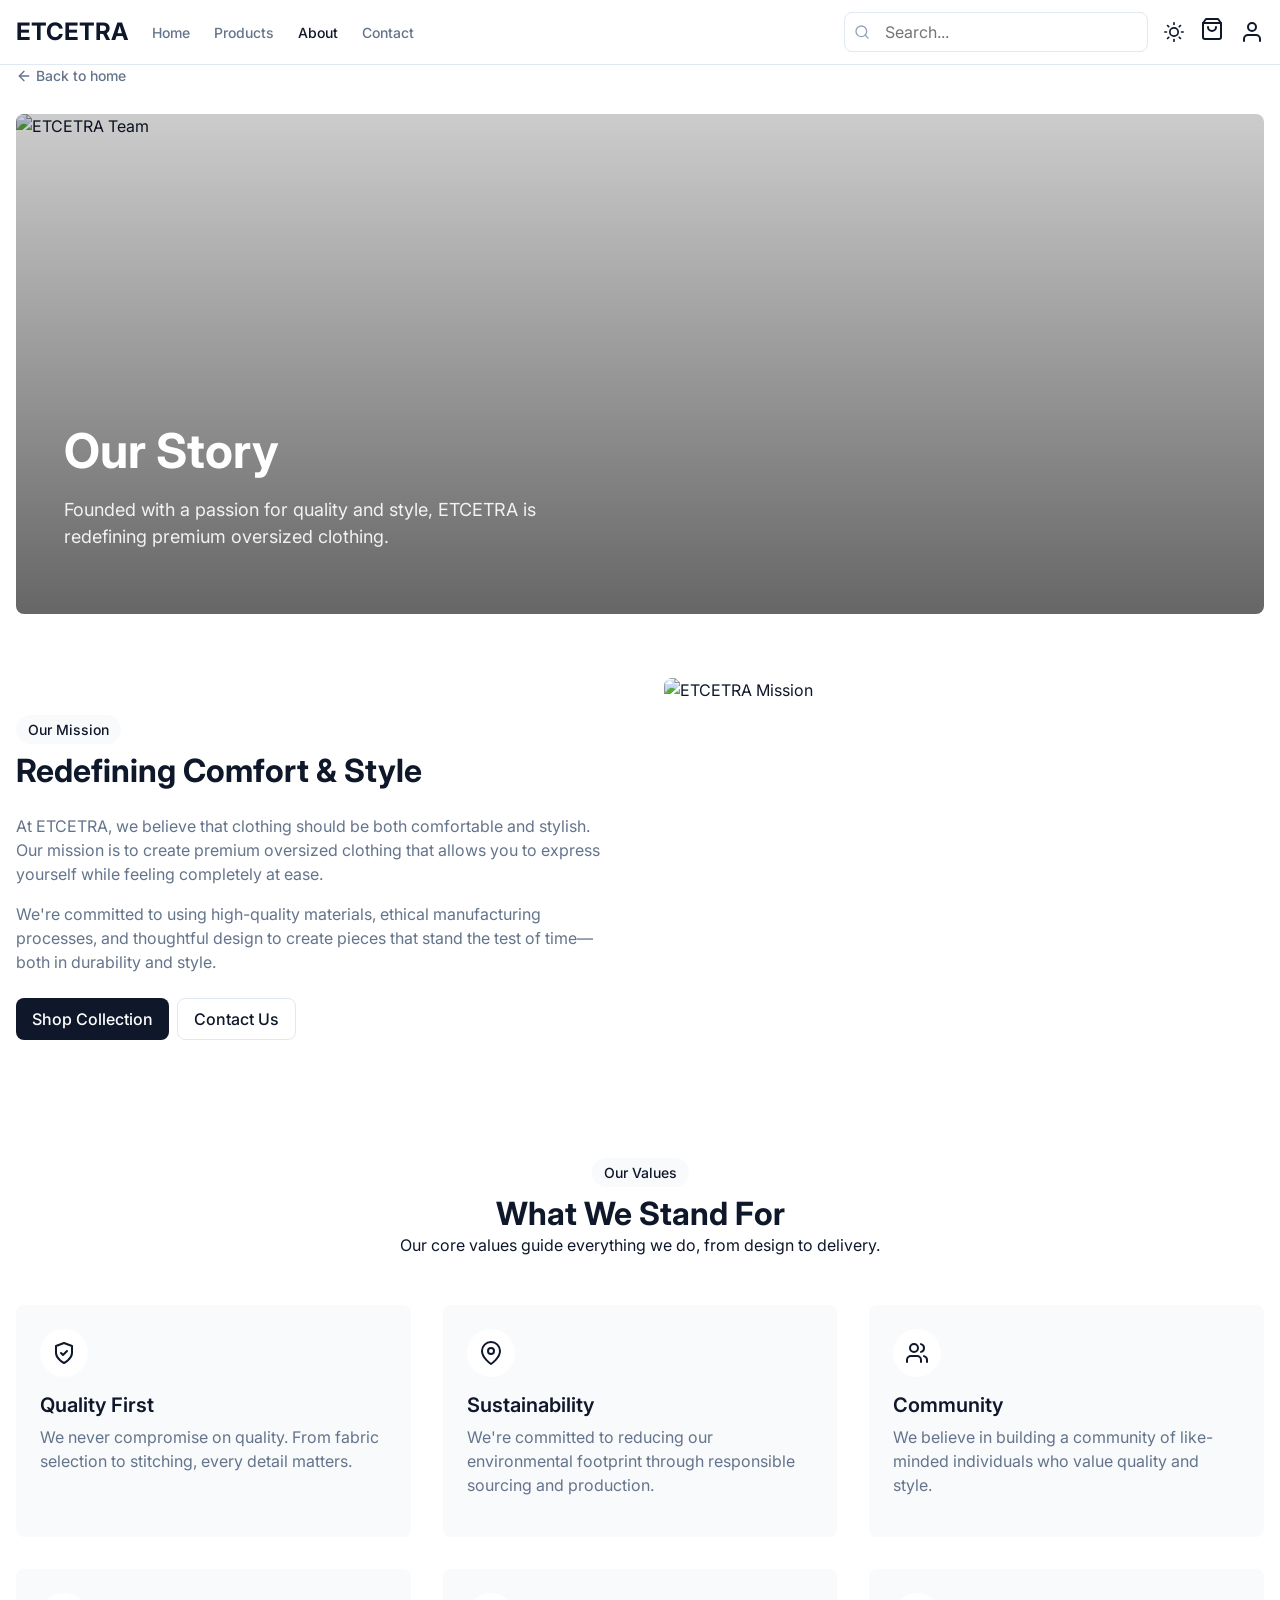
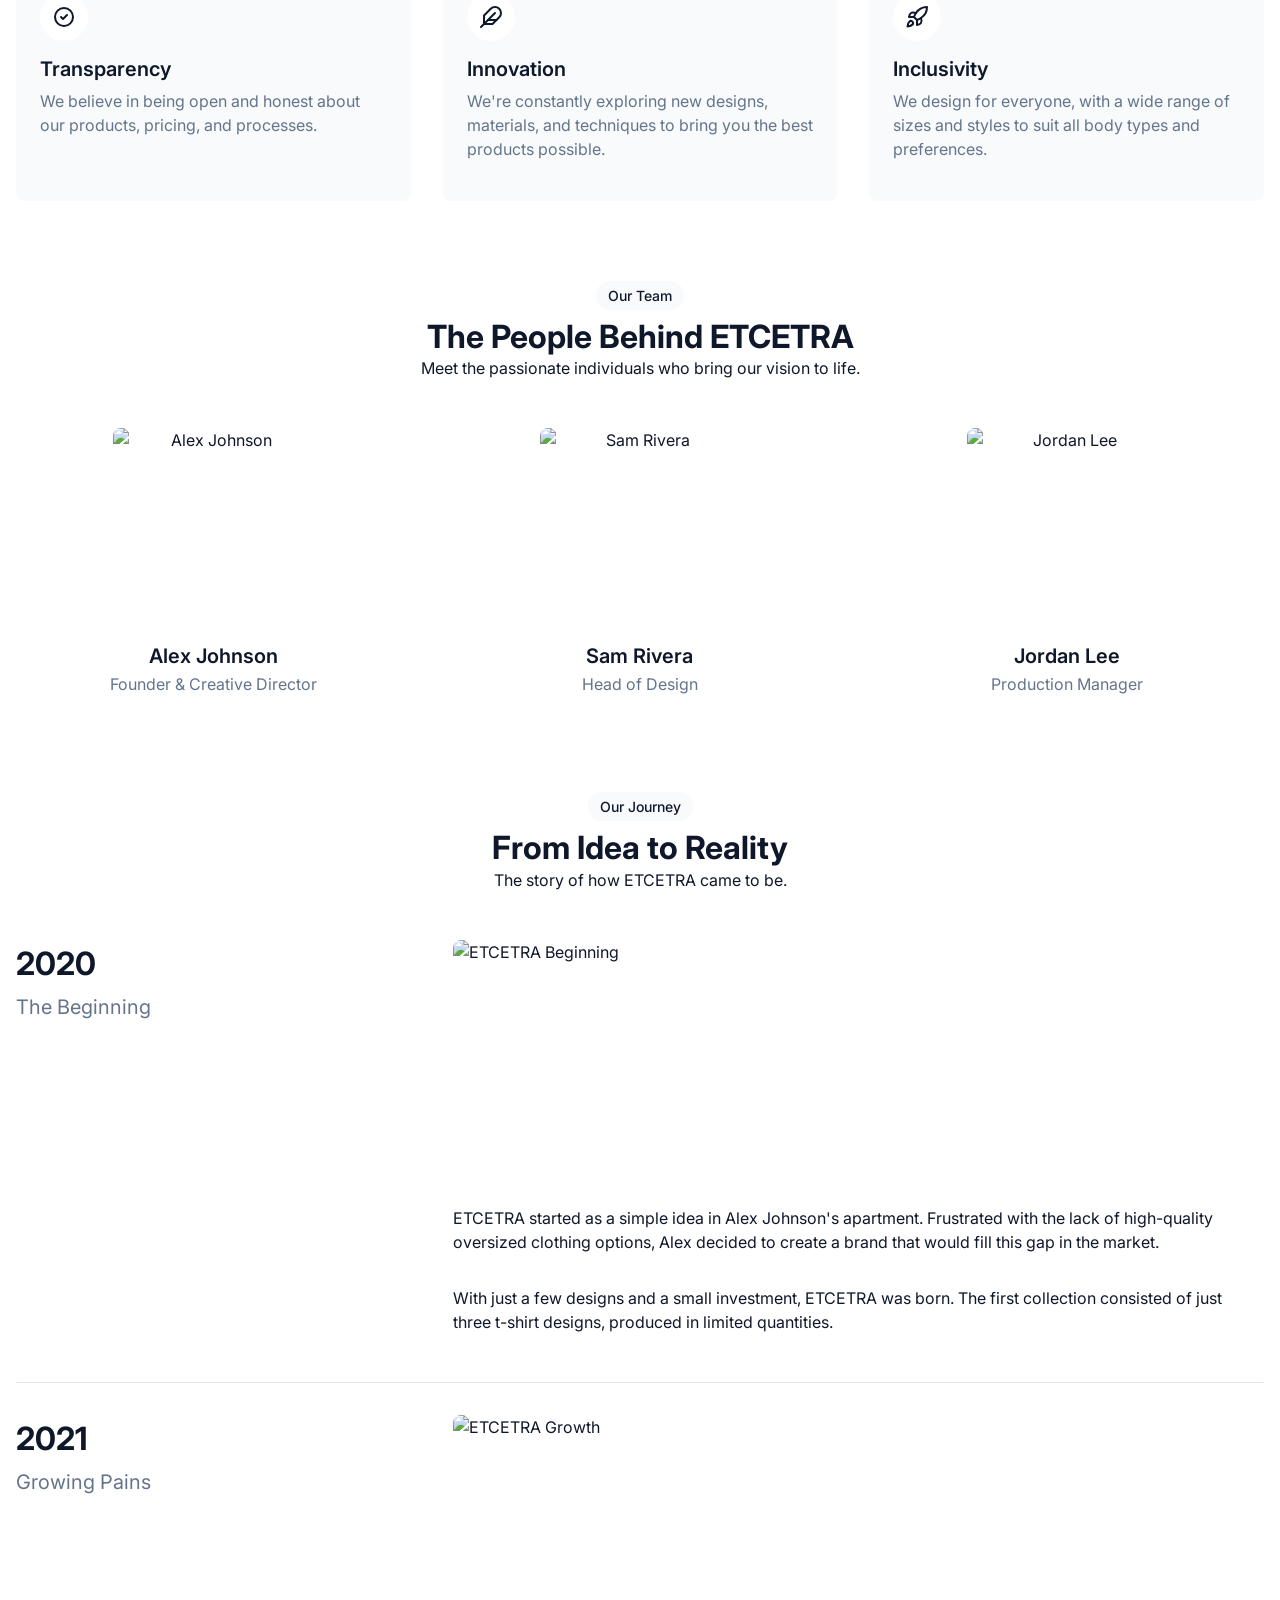
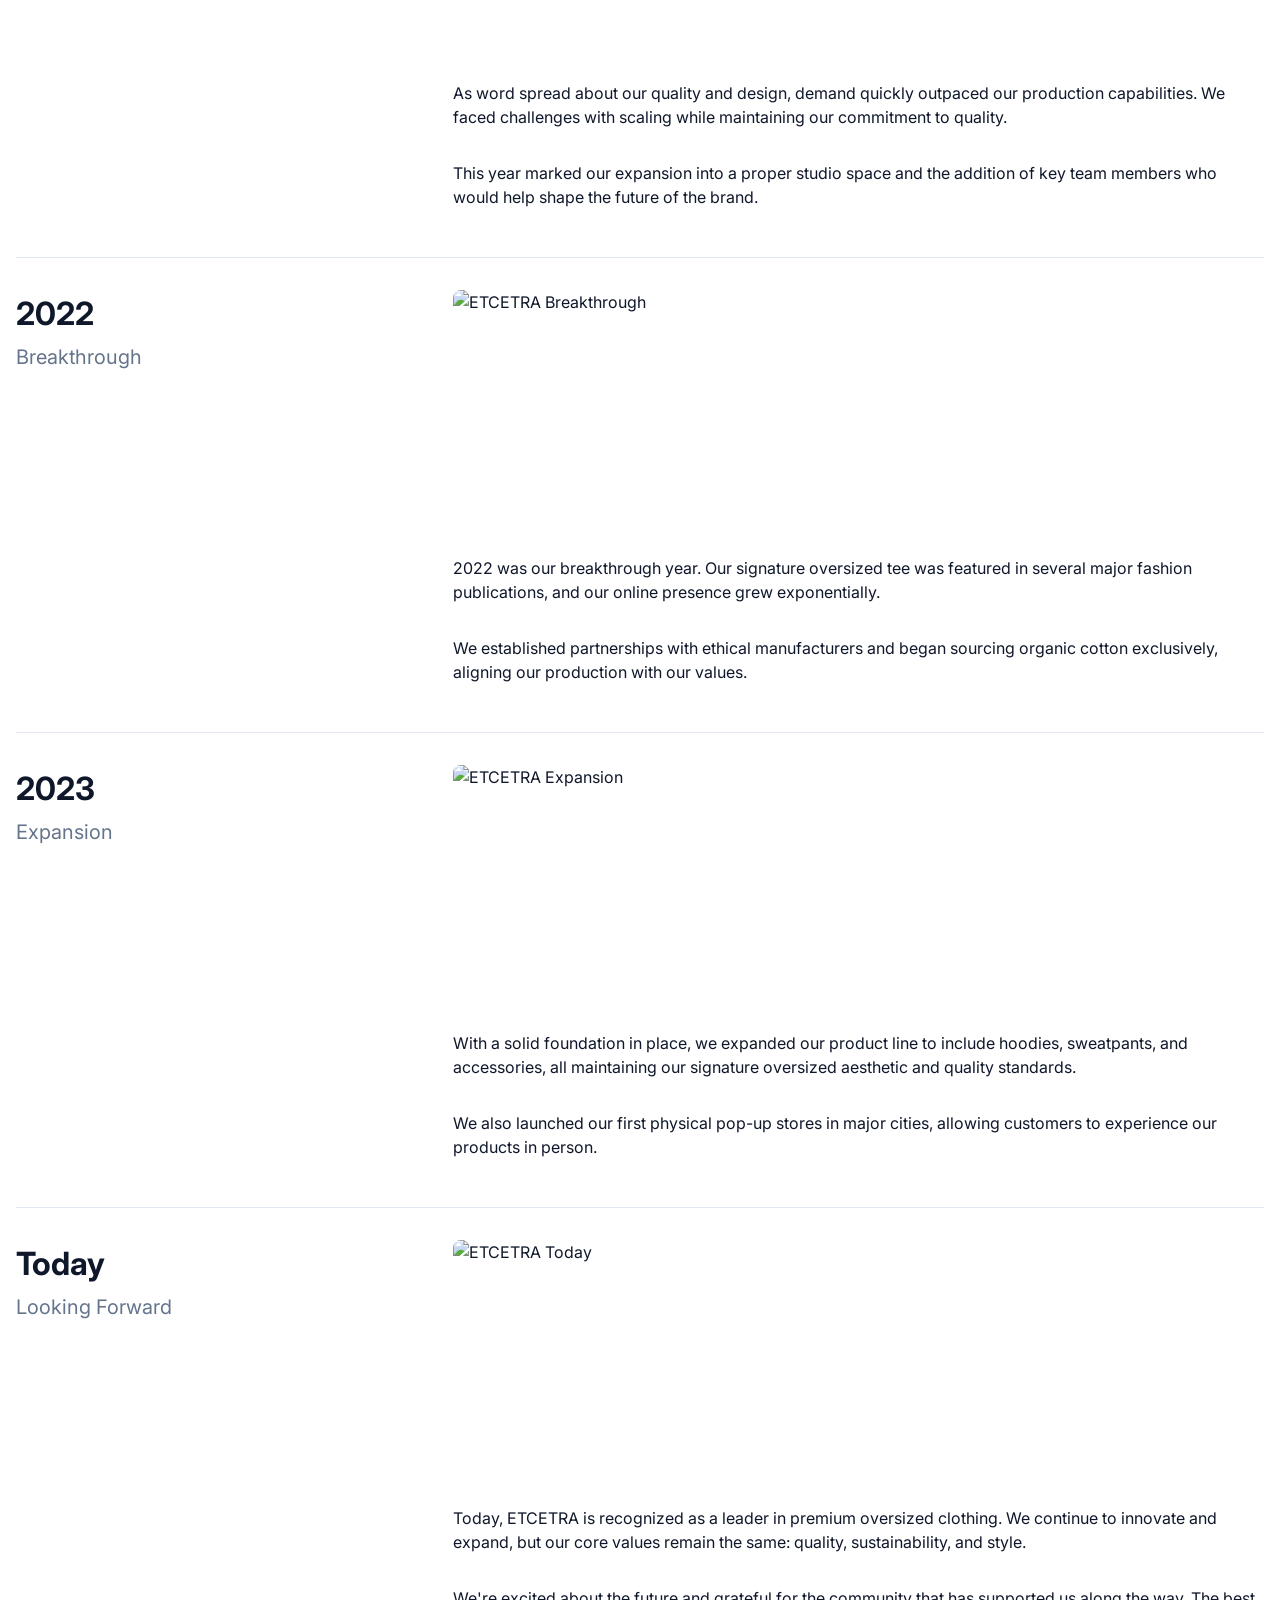
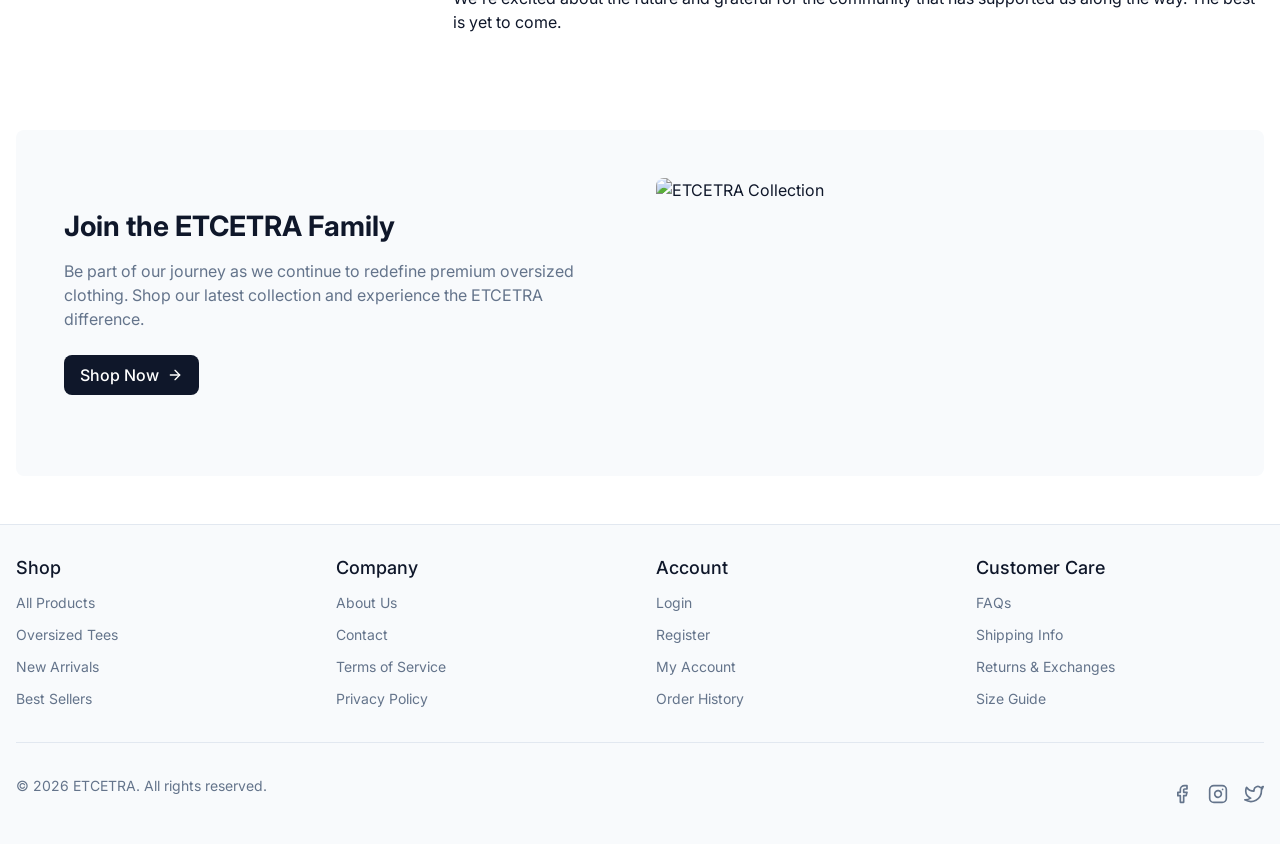
==== src/frontends/about.html @ 84e6e2be "web" ====
<!DOCTYPE html>
<html lang="en">
<head>
  <meta charset="UTF-8">
  <meta name="viewport" content="width=device-width, initial-scale=1.0">
  <title>About Us - ETCETRA</title>
  <link rel="stylesheet" href="styles.css">
  <link href="https://fonts.googleapis.com/css2?family=Inter:wght@400;500;600;700&display=swap" rel="stylesheet">
</head>
<body>
  <div class="site-wrapper">
    <!-- Header -->
    <header class="header">
      <div class="container">
        <div class="header-content">
          <div class="header-left">
            <button class="menu-button" id="menuButton" aria-label="Toggle menu">
              <svg xmlns="http://www.w3.org/2000/svg" width="24" height="24" viewBox="0 0 24 24" fill="none" stroke="currentColor" stroke-width="2" stroke-linecap="round" stroke-linejoin="round">
                <line x1="3" y1="12" x2="21" y2="12"></line>
                <line x1="3" y1="6" x2="21" y2="6"></line>
                <line x1="3" y1="18" x2="21" y2="18"></line>
              </svg>
            </button>
            <a href="index.html" class="logo">ETCETRA</a>
            <nav class="desktop-nav">
              <a href="index.html" class="nav-link">Home</a>
              <a href="products.html" class="nav-link">Products</a>
              <a href="about.html" class="nav-link active">About</a>
              <a href="contact.html" class="nav-link">Contact</a>
            </nav>
          </div>
          <div class="header-search">
            <div class="search-container">
              <svg xmlns="http://www.w3.org/2000/svg" width="16" height="16" viewBox="0 0 24 24" fill="none" stroke="currentColor" stroke-width="2" stroke-linecap="round" stroke-linejoin="round" class="search-icon">
                <circle cx="11" cy="11" r="8"></circle>
                <line x1="21" y1="21" x2="16.65" y2="16.65"></line>
              </svg>
              <input type="search" placeholder="Search..." class="search-input">
            </div>
          </div>
          <div class="header-actions">
            <button class="theme-toggle" id="themeToggle" aria-label="Toggle theme">
              <svg xmlns="http://www.w3.org/2000/svg" width="20" height="20" viewBox="0 0 24 24" fill="none" stroke="currentColor" stroke-width="2" stroke-linecap="round" stroke-linejoin="round" class="sun-icon">
                <circle cx="12" cy="12" r="5"></circle>
                <line x1="12" y1="1" x2="12" y2="3"></line>
                <line x1="12" y1="21" x2="12" y2="23"></line>
                <line x1="4.22" y1="4.22" x2="5.64" y2="5.64"></line>
                <line x1="18.36" y1="18.36" x2="19.78" y2="19.78"></line>
                <line x1="1" y1="12" x2="3" y2="12"></line>
                <line x1="21" y1="12" x2="23" y2="12"></line>
                <line x1="4.22" y1="19.78" x2="5.64" y2="18.36"></line>
                <line x1="18.36" y1="5.64" x2="19.78" y2="4.22"></line>
              </svg>
              <svg xmlns="http://www.w3.org/2000/svg" width="20" height="20" viewBox="0 0 24 24" fill="none" stroke="currentColor" stroke-width="2" stroke-linecap="round" stroke-linejoin="round" class="moon-icon">
                <path d="M21 12.79A9 9 0 1 1 11.21 3 7 7 0 0 0 21 12.79z"></path>
              </svg>
            </button>
            <a href="cart.html" class="icon-btn cart-icon" aria-label="Cart">
              <svg xmlns="http://www.w3.org/2000/svg" width="24" height="24" viewBox="0 0 24 24" fill="none" stroke="currentColor" stroke-width="2" stroke-linecap="round" stroke-linejoin="round">
                <path d="M6 2L3 6v14a2 2 0 0 0 2 2h14a2 2 0 0 0 2-2V6l-3-4z"></path>
                <line x1="3" y1="6" x2="21" y2="6"></line>
                <path d="M16 10a4 4 0 0 1-8 0"></path>
              </svg>
              <span id="cartCount" class="cart-count" style="background-color: red;"></span>
            </a>
            <a href="login.html" class="icon-button" aria-label="Account">
              <svg xmlns="http://www.w3.org/2000/svg" width="24" height="24" viewBox="0 0 24 24" fill="none" stroke="currentColor" stroke-width="2" stroke-linecap="round" stroke-linejoin="round">
                <path d="M20 21v-2a4 4 0 0 0-4-4H8a4 4 0 0 0-4 4v2"></path>
                <circle cx="12" cy="7" r="4"></circle>
              </svg>
            </a>
          </div>
        </div>
      </div>
    </header>

    <!-- Mobile Menu -->
    <div class="mobile-menu" id="mobileMenu">
      <div class="mobile-menu-container">
        <div class="mobile-menu-header">
          <span class="logo">ETCETRA</span>
          <button class="close-menu" id="closeMenu" aria-label="Close menu">
            <svg xmlns="http://www.w3.org/2000/svg" width="24" height="24" viewBox="0 0 24 24" fill="none" stroke="currentColor" stroke-width="2" stroke-linecap="round" stroke-linejoin="round">
              <line x1="18" y1="6" x2="6" y2="18"></line>
              <line x1="6" y1="6" x2="18" y2="18"></line>
            </svg>
          </button>
        </div>
        <nav class="mobile-nav">
          <a href="index.html" class="mobile-nav-link">Home</a>
          <a href="products.html" class="mobile-nav-link">Products</a>
          <a href="about.html" class="mobile-nav-link active">About</a>
          <a href="contact.html" class="mobile-nav-link">Contact</a>
        </nav>
      </div>
    </div>

    <!-- Main Content -->
    <main>
      <div class="container">
        <div class="back-link">
          <a href="index.html" class="text-link">
            <svg xmlns="http://www.w3.org/2000/svg" width="16" height="16" viewBox="0 0 24 24" fill="none" stroke="currentColor" stroke-width="2" stroke-linecap="round" stroke-linejoin="round">
              <line x1="19" y1="12" x2="5" y2="12"></line>
              <polyline points="12 19 5 12 12 5"></polyline>
            </svg>
            Back to home
          </a>
        </div>
        
        <!-- Hero Section -->
        <div class="about-hero">
          <div class="about-hero-image">
            <img src="https://placehold.co/2000x1000" alt="ETCETRA Team">
            <div class="about-hero-overlay"></div>
            <div class="about-hero-content">
              <h1>Our Story</h1>
              <p>Founded with a passion for quality and style, ETCETRA is redefining premium oversized clothing.</p>
            </div>
          </div>
        </div>
        
        <!-- Mission Section -->
        <section class="mission-section">
          <div class="mission-content">
            <div class="mission-text">
              <div class="badge">Our Mission</div>
              <h2>Redefining Comfort & Style</h2>
              <p>
                At ETCETRA, we believe that clothing should be both comfortable and stylish. Our mission is to create premium oversized clothing that allows you to express yourself while feeling completely at ease.
              </p>
              <p>
                We're committed to using high-quality materials, ethical manufacturing processes, and thoughtful design to create pieces that stand the test of time—both in durability and style.
              </p>
              <div class="mission-buttons">
                <a href="products.html" class="button primary">Shop Collection</a>
                <a href="contact.html" class="button outline">Contact Us</a>
              </div>
            </div>
            <div class="mission-image">
              <img src="https://placehold.co/800x800" alt="ETCETRA Mission">
            </div>
          </div>
        </section>
        
        <!-- Values Section -->
        <section class="values-section">
          <div class="section-header">
            <div class="badge">Our Values</div>
            <h2>What We Stand For</h2>
            <p>Our core values guide everything we do, from design to delivery.</p>
          </div>
          
          <div class="values-grid">
            <div class="value-card">
              <div class="value-icon">
                <svg xmlns="http://www.w3.org/2000/svg" width="24" height="24" viewBox="0 0 24 24" fill="none" stroke="currentColor" stroke-width="2" stroke-linecap="round" stroke-linejoin="round">
                  <path d="M12 22s8-4 8-10V5l-8-3-8 3v7c0 6 8 10 8 10" />
                  <path d="m9 12 2 2 4-4" />
                </svg>
              </div>
              <h3>Quality First</h3>
              <p>
                We never compromise on quality. From fabric selection to stitching, every detail matters.
              </p>
            </div>
            
            <div class="value-card">
              <div class="value-icon">
                <svg xmlns="http://www.w3.org/2000/svg" width="24" height="24" viewBox="0 0 24 24" fill="none" stroke="currentColor" stroke-width="2" stroke-linecap="round" stroke-linejoin="round">
                  <path d="M21 10c0 7-9 13-9 13s-9-6-9-13a9 9 0 0 1 18 0z" />
                  <circle cx="12" cy="10" r="3" />
                </svg>
              </div>
              <h3>Sustainability</h3>
              <p>
                We're committed to reducing our environmental footprint through responsible sourcing and production.
              </p>
            </div>
            
            <div class="value-card">
              <div class="value-icon">
                <svg xmlns="http://www.w3.org/2000/svg" width="24" height="24" viewBox="0 0 24 24" fill="none" stroke="currentColor" stroke-width="2" stroke-linecap="round" stroke-linejoin="round">
                  <path d="M16 21v-2a4 4 0 0 0-4-4H6a4 4 0 0 0-4 4v2" />
                  <circle cx="9" cy="7" r="4" />
                  <path d="M22 21v-2a4 4 0 0 0-3-3.87" />
                  <path d="M16 3.13a4 4 0 0 1 0 7.75" />
                </svg>
              </div>
              <h3>Community</h3>
              <p>
                We believe in building a community of like-minded individuals who value quality and style.
              </p>
            </div>
            
            <div class="value-card">
              <div class="value-icon">
                <svg xmlns="http://www.w3.org/2000/svg" width="24" height="24" viewBox="0 0 24 24" fill="none" stroke="currentColor" stroke-width="2" stroke-linecap="round" stroke-linejoin="round">
                  <path d="M12 21a9 9 0 0 1-9-9 9 9 0 0 1 9-9 9 9 0 0 1 9 9 9 9 0 0 1-9 9Z" />
                  <path d="m9 12 2 2 4-4" />
                </svg>
              </div>
              <h3>Transparency</h3>
              <p>
                We believe in being open and honest about our products, pricing, and processes.
              </p>
            </div>
            
            <div class="value-card">
              <div class="value-icon">
                <svg xmlns="http://www.w3.org/2000/svg" width="24" height="24" viewBox="0 0 24 24" fill="none" stroke="currentColor" stroke-width="2" stroke-linecap="round" stroke-linejoin="round">
                  <path d="M20.24 12.24a6 6 0 0 0-8.49-8.49L5 10.5V19h8.5l6.74-6.76z" />
                  <line x1="16" x2="2" y1="8" y2="22" />
                  <line x1="17.5" x2="9" y1="15" y2="15" />
                </svg>
              </div>
              <h3>Innovation</h3>
              <p>
                We're constantly exploring new designs, materials, and techniques to bring you the best products possible.
              </p>
            </div>
            
            <div class="value-card">
              <div class="value-icon">
                <svg xmlns="http://www.w3.org/2000/svg" width="24" height="24" viewBox="0 0 24 24" fill="none" stroke="currentColor" stroke-width="2" stroke-linecap="round" stroke-linejoin="round">
                  <path d="M4.5 16.5c-1.5 1.26-2 5-2 5s3.74-.5 5-2c.71-.84.7-2.13-.09-2.91a2.18 2.18 0 0 0-2.91-.09z" />
                  <path d="m12 15-3-3a22 22 0 0 1 2-3.95A12.88 12.88 0 0 1 22 2c0 2.72-.78 7.5-6 11a22.35 22.35 0 0 1-4 2z" />
                  <path d="M9 12H4s.55-3.03 2-4c1.62-1.08 5 0 5 0" />
                  <path d="M12 15v5s3.03-.55 4-2c1.08-1.62 0-5 0-5" />
                </svg>
              </div>
              <h3>Inclusivity</h3>
              <p>
                We design for everyone, with a wide range of sizes and styles to suit all body types and preferences.
              </p>
            </div>
          </div>
        </section>
        
        <!-- Team Section -->
        <section class="team-section">
          <div class="section-header">
            <div class="badge">Our Team</div>
            <h2>The People Behind ETCETRA</h2>
            <p>Meet the passionate individuals who bring our vision to life.</p>
          </div>
          
          <div class="team-grid">
            <div class="team-member">
              <div class="team-member-image">
                <img src="https://placehold.co/300x300" alt="Alex Johnson">
              </div>
              <h3>Alex Johnson</h3>
              <p>Founder & Creative Director</p>
            </div>
            
            <div class="team-member">
              <div class="team-member-image">
                <img src="https://placehold.co/300x300" alt="Sam Rivera">
              </div>
              <h3>Sam Rivera</h3>
              <p>Head of Design</p>
            </div>
            
            <div class="team-member">
              <div class="team-member-image">
                <img src="https://placehold.co/300x300" alt="Jordan Lee">
              </div>
              <h3>Jordan Lee</h3>
              <p>Production Manager</p>
            </div>
          </div>
        </section>
        
        <!-- Timeline Section -->
        <section class="timeline-section">
          <div class="section-header">
            <div class="badge">Our Journey</div>
            <h2>From Idea to Reality</h2>
            <p>The story of how ETCETRA came to be.</p>
          </div>
          
          <div class="timeline">
            <div class="timeline-item">
              <div class="timeline-year">
                <div class="year">2020</div>
                <div class="year-title">The Beginning</div>
              </div>
              <div class="timeline-content">
                <div class="timeline-image">
                  <img src="https://placehold.co/1200x600" alt="ETCETRA Beginning">
                </div>
                <p>
                  ETCETRA started as a simple idea in Alex Johnson's apartment. Frustrated with the lack of high-quality oversized clothing options, Alex decided to create a brand that would fill this gap in the market.
                </p>
                <p>
                  With just a few designs and a small investment, ETCETRA was born. The first collection consisted of just three t-shirt designs, produced in limited quantities.
                </p>
              </div>
            </div>
            
            <div class="timeline-separator"></div>
            
            <div class="timeline-item">
              <div class="timeline-year">
                <div class="year">2021</div>
                <div class="year-title">Growing Pains</div>
              </div>
              <div class="timeline-content">
                <div class="timeline-image">
                  <img src="https://placehold.co/1200x600" alt="ETCETRA Growth">
                </div>
                <p>
                  As word spread about our quality and design, demand quickly outpaced our production capabilities. We faced challenges with scaling while maintaining our commitment to quality.
                </p>
                <p>
                  This year marked our expansion into a proper studio space and the addition of key team members who would help shape the future of the brand.
                </p>
              </div>
            </div>
            
            <div class="timeline-separator"></div>
            
            <div class="timeline-item">
              <div class="timeline-year">
                <div class="year">2022</div>
                <div class="year-title">Breakthrough</div>
              </div>
              <div class="timeline-content">
                <div class="timeline-image">
                  <img src="https://placehold.co/1200x600" alt="ETCETRA Breakthrough">
                </div>
                <p>
                  2022 was our breakthrough year. Our signature oversized tee was featured in several major fashion publications, and our online presence grew exponentially.
                </p>
                <p>
                  We established partnerships with ethical manufacturers and began sourcing organic cotton exclusively, aligning our production with our values.
                </p>
              </div>
            </div>
            
            <div class="timeline-separator"></div>
            
            <div class="timeline-item">
              <div class="timeline-year">
                <div class="year">2023</div>
                <div class="year-title">Expansion</div>
              </div>
              <div class="timeline-content">
                <div class="timeline-image">
                  <img src="https://placehold.co/1200x600" alt="ETCETRA Expansion">
                </div>
                <p>
                  With a solid foundation in place, we expanded our product line to include hoodies, sweatpants, and accessories, all maintaining our signature oversized aesthetic and quality standards.
                </p>
                <p>
                  We also launched our first physical pop-up stores in major cities, allowing customers to experience our products in person.
                </p>
              </div>
            </div>
            
            <div class="timeline-separator"></div>
            
            <div class="timeline-item">
              <div class="timeline-year">
                <div class="year">Today</div>
                <div class="year-title">Looking Forward</div>
              </div>
              <div class="timeline-content">
                <div class="timeline-image">
                  <img src="https://placehold.co/1200x600" alt="ETCETRA Today">
                </div>
                <p>
                  Today, ETCETRA is recognized as a leader in premium oversized clothing. We continue to innovate and expand, but our core values remain the same: quality, sustainability, and style.
                </p>
                <p>
                  We're excited about the future and grateful for the community that has supported us along the way. The best is yet to come.
                </p>
              </div>
            </div>
          </div>
        </section>
        
        <!-- CTA Section -->
        <section class="about-cta">
          <div class="about-cta-content">
            <div class="about-cta-text">
              <h2>Join the ETCETRA Family</h2>
              <p>
                Be part of our journey as we continue to redefine premium oversized clothing. Shop our latest collection and experience the ETCETRA difference.
              </p>
              <a href="products.html" class="button primary">
                Shop Now
                <svg xmlns="http://www.w3.org/2000/svg" width="16" height="16" viewBox="0 0 24 24" fill="none" stroke="currentColor" stroke-width="2" stroke-linecap="round" stroke-linejoin="round">
                  <line x1="5" y1="12" x2="19" y2="12"></line>
                  <polyline points="12 5 19 12 12 19"></polyline>
                </svg>
              </a>
            </div>
            <div class="about-cta-image">
              <img src="https://placehold.co/600x600" alt="ETCETRA Collection">
            </div>
          </div>
        </section>
      </div>
    </main>

    <!-- Footer -->
    <footer class="footer">
      <div class="container">
        <div class="footer-content">
          <div class="footer-links">
            <div class="footer-column">
              <h3 class="footer-heading">Shop</h3>
              <ul class="footer-list">
                <li><a href="products.html">All Products</a></li>
                <li><a href="products.html">Oversized Tees</a></li>
                <li><a href="products.html">New Arrivals</a></li>
                <li><a href="products.html">Best Sellers</a></li>
              </ul>
            </div>
            <div class="footer-column">
              <h3 class="footer-heading">Company</h3>
              <ul class="footer-list">
                <li><a href="about.html">About Us</a></li>
                <li><a href="contact.html">Contact</a></li>
                <li><a href="#">Terms of Service</a></li>
                <li><a href="#">Privacy Policy</a></li>
              </ul>
            </div>
            <div class="footer-column">
              <h3 class="footer-heading">Account</h3>
              <ul class="footer-list">
                <li><a href="login.html">Login</a></li>
                <li><a href="register.html">Register</a></li>
                <li><a href="profile.html">My Account</a></li>
                <li><a href="#">Order History</a></li>
              </ul>
            </div>
            <div class="footer-column">
              <h3 class="footer-heading">Customer Care</h3>
              <ul class="footer-list">
                <li><a href="#">FAQs</a></li>
                <li><a href="#">Shipping Info</a></li>
                <li><a href="#">Returns & Exchanges</a></li>
                <li><a href="#">Size Guide</a></li>
              </ul>
            </div>
          </div>
          <div class="footer-bottom">
            <p class="copyright">
              © <span id="currentYear"></span> ETCETRA. All rights reserved.
            </p>
            <div class="social-links">
              <a href="#" class="social-link">
                <svg xmlns="http://www.w3.org/2000/svg" width="20" height="20" viewBox="0 0 24 24" fill="none" stroke="currentColor" stroke-width="2" stroke-linecap="round" stroke-linejoin="round">
                  <path d="M18 2h-3a5 5 0 0 0-5 5v3H7v4h3v8h4v-8h3l1-4h-4V7a1 1 0 0 1 1-1h3z"></path>
                </svg>
              </a>
              <a href="#" class="social-link">
                <svg xmlns="http://www.w3.org/2000/svg" width="20" height="20" viewBox="0 0 24 24" fill="none" stroke="currentColor" stroke-width="2" stroke-linecap="round" stroke-linejoin="round">
                  <rect x="2" y="2" width="20" height="20" rx="5" ry="5"></rect>
                  <path d="M16 11.37A4 4 0 1 1 12.63 8 4 4 0 0 1 16 11.37z"></path>
                  <line x1="17.5" y1="6.5" x2="17.51" y2="6.5"></line>
                </svg>
              </a>
              <a href="#" class="social-link">
                <svg xmlns="http://www.w3.org/2000/svg" width="20" height="20" viewBox="0 0 24 24" fill="none" stroke="currentColor" stroke-width="2" stroke-linecap="round" stroke-linejoin="round">
                  <path d="M23 3a10.9 10.9 0 0 1-3.14 1.53 4.48 4.48 0 0 0-7.86 3v1A10.66 10.66 0 0 1 3 4s-4 9 5 13a11.64 11.64 0 0 1-7 2c9 5 20 0 20-11.5a4.5 4.5 0 0 0-.08-.83A7.72 7.72 0 0 0 23 3z"></path>
                </svg>
              </a>
            </div>
          </div>
        </div>
      </div>
    </footer>
  </div>

  <script src="script.js"></script>
</body>
</html>
---- src/frontends/styles.css ----
/* Base Styles */
:root {
  --color-primary: #0f172a;
  --color-primary-hover: #1e293b;
  --color-primary-foreground: #ffffff;
  --color-secondary: #f8fafc;
  --color-secondary-hover: #f1f5f9;
  --color-secondary-foreground: #0f172a;
  --color-muted: #94a3b8;
  --color-muted-foreground: #64748b;
  --color-accent: #e2e8f0;
  --color-accent-foreground: #0f172a;
  --color-border: #e2e8f0;
  --color-input: #ffffff;
  --color-input-foreground: #0f172a;
  --color-focus: #3b82f6;
  --color-background: #ffffff;
  --color-foreground: #0f172a;
  --color-card: #ffffff;
  --color-card-foreground: #0f172a;
  --color-destructive: #ef4444;
  --color-destructive-foreground: #ffffff;
  --color-success: #22c55e;
  --color-success-foreground: #ffffff;
  --color-warning: #f59e0b;
  --color-warning-foreground: #ffffff;
  --border-radius: 0.5rem;
  --font-sans: "Inter", -apple-system, BlinkMacSystemFont, "Segoe UI", Roboto, "Helvetica Neue", Arial, sans-serif;
}

.dark {
  --color-primary: #f8fafc;
  --color-primary-hover: #e2e8f0;
  --color-primary-foreground: #0f172a;
  --color-secondary: #1e293b;
  --color-secondary-hover: #334155;
  --color-secondary-foreground: #f8fafc;
  --color-muted: #64748b;
  --color-muted-foreground: #94a3b8;
  --color-accent: #334155;
  --color-accent-foreground: #f8fafc;
  --color-border: #1e293b;
  --color-input: #0f172a;
  --color-input-foreground: #f8fafc;
  --color-focus: #3b82f6;
  --color-background: #0f172a;
  --color-foreground: #f8fafc;
  --color-card: #1e293b;
  --color-card-foreground: #f8fafc;
}

* {
  box-sizing: border-box;
  margin: 0;
  padding: 0;
}

html {
  font-size: 16px;
  scroll-behavior: smooth;
}

body {
  font-family: var(--font-sans);
  background-color: var(--color-background);
  color: var(--color-foreground);
  line-height: 1.5;
  -webkit-font-smoothing: antialiased;
  -moz-osx-font-smoothing: grayscale;
}

img {
  max-width: 100%;
  height: auto;
  display: block;
}

a {
  color: inherit;
  text-decoration: none;
}

button,
input,
select,
textarea {
  font-family: inherit;
  font-size: inherit;
  line-height: inherit;
}

button {
  cursor: pointer;
  background: none;
  border: none;
  padding: 0;
}

ul,
ol {
  list-style: none;
}

.site-wrapper {
  display: flex;
  flex-direction: column;
  min-height: 100vh;
}

.container {
  width: 100%;
  max-width: 1280px;
  margin: 0 auto;
  padding: 0 1rem;
}

main {
  flex: 1;
}

/* Typography */
h1,
h2,
h3,
h4,
h5,
h6 {
  font-weight: 700;
  line-height: 1.2;
}

h1 {
  font-size: 2.5rem;
}

h2 {
  font-size: 2rem;
}

h3 {
  font-size: 1.5rem;
}

h4 {
  font-size: 1.25rem;
}

p {
  margin-bottom: 1rem;
}

/* Header */
.header {
  position: sticky;
  top: 0;
  z-index: 40;
  width: 100%;
  border-bottom: 1px solid var(--color-border);
  background-color: var(--color-background);
}

.header-content {
  display: flex;
  height: 4rem;
  align-items: center;
  justify-content: space-between;
}

.header-left {
  display: flex;
  align-items: center;
  gap: 1.5rem;
}

.menu-button {
  display: flex;
  align-items: center;
  justify-content: center;
  color: var(--color-foreground);
}

@media (min-width: 1024px) {
  .menu-button {
    display: none;
  }
}

.logo {
  font-size: 1.5rem;
  font-weight: 700;
}

.desktop-nav {
  display: none;
}

@media (min-width: 1024px) {
  .desktop-nav {
    display: flex;
    gap: 1.5rem;
  }
}

.nav-link {
  font-size: 0.875rem;
  font-weight: 500;
  color: var(--color-muted-foreground);
  transition: color 0.2s;
}

.nav-link:hover,
.nav-link.active {
  color: var(--color-foreground);
}

.header-search {
  display: none;
  flex: 1;
  justify-content: flex-end;
}

@media (min-width: 768px) {
  .header-search {
    display: flex;
  }
}

.search-container {
  position: relative;
  width: 100%;
  max-width: 20rem;
}

.search-icon {
  position: absolute;
  left: 0.625rem;
  top: 50%;
  transform: translateY(-50%);
  color: var(--color-muted);
}

.search-input {
  width: 95%;
  height: 2.5rem;
  padding-left: 2.5rem;
  border-radius: var(--border-radius);
  border: 1px solid var(--color-border);
  background-color: var(--color-input);
  color: var(--color-input-foreground);
}

.search-input:focus {
  outline: none;
  border-color: var(--color-focus);
  box-shadow: 0 0 0 2px rgba(59, 130, 246, 0.3);
}

.header-actions {
  display: flex;
  align-items: center;
  gap: 1rem;
}

.theme-toggle {
  display: flex;
  align-items: center;
  justify-content: center;
  color: var(--color-foreground);
}

.sun-icon {
  display: block;
}

.moon-icon {
  display: none;
}

.dark .sun-icon {
  display: none;
}

.dark .moon-icon {
  display: block;
}

.icon-button {
  display: flex;
  align-items: center;
  justify-content: center;
  color: var(--color-foreground);
  cursor: pointer;
}

.icon-button.active {
  color: var(--color-primary);
}

/* Mobile Menu */
.mobile-menu {
  position: fixed;
  top: 0;
  left: 0;
  width: 100%;
  height: 100%;
  z-index: 50;
  background-color: rgba(0, 0, 0, 0.5);
  display: none;
}

.mobile-menu.active {
  display: block;
}

.mobile-menu-container {
  position: absolute;
  top: 0;
  left: 0;
  width: 80%;
  max-width: 350px;
  height: 100%;
  background-color: var(--color-background);
  padding: 1.5rem;
  overflow-y: auto;
  transform: translateX(-100%);
  transition: transform 0.3s ease-in-out;
}

.mobile-menu.active .mobile-menu-container {
  transform: translateX(0);
}

.mobile-menu-header {
  display: flex;
  align-items: center;
  justify-content: space-between;
  margin-bottom: 2rem;
}

.close-menu {
  color: var(--color-foreground);
}

.mobile-nav {
  display: flex;
  flex-direction: column;
  gap: 1.5rem;
}

.mobile-nav-link {
  font-size: 1.125rem;
  font-weight: 500;
  color: var(--color-muted-foreground);
}

.mobile-nav-link:hover,
.mobile-nav-link.active {
  color: var(--color-foreground);
}

/* Buttons */
.button {
  display: inline-flex;
  align-items: center;
  justify-content: center;
  border-radius: var(--border-radius);
  font-weight: 500;
  padding: 0.5rem 1rem;
  transition: all 0.2s;
}

.button svg {
  margin-left: 0.5rem;
}

.button.primary {
  background-color: var(--color-primary);
  color: var(--color-primary-foreground);
}

.button.primary:hover {
  background-color: var(--color-primary-hover);
}

.button.outline {
  border: 1px solid var(--color-border);
  background-color: transparent;
}

.button.outline:hover {
  background-color: var(--color-secondary);
}

/* Hero Section */
.hero {
  padding: 3rem 0 5rem;
}

.hero-content {
  display: grid;
  gap: 2rem;
  align-items: center;
}

@media (min-width: 1024px) {
  .hero-content {
    grid-template-columns: 1fr 1fr;
    gap: 3rem;
  }
}

.hero-text {
  display: flex;
  flex-direction: column;
  gap: 1rem;
}

.badge {
  display: inline-block;
  padding: 0.25rem 0.75rem;
  border-radius: 9999px;
  background-color: var(--color-secondary);
  color: var(--color-secondary-foreground);
  font-size: 0.875rem;
  font-weight: 500;
  margin-bottom: 0.5rem;
}

.hero-title {
  font-size: 3rem;
  font-weight: 700;
  line-height: 1.1;
}

@media (min-width: 640px) {
  .hero-title {
    font-size: 4rem;
  }
}

.hero-description {
  color: var(--color-muted-foreground);
  font-size: 1.125rem;
  max-width: 600px;
}

.hero-buttons {
  display: flex;
  flex-direction: column;
  gap: 0.5rem;
  margin-top: 1rem;
}

@media (min-width: 400px) {
  .hero-buttons {
    flex-direction: row;
  }
}

.hero-image {
  position: relative;
  aspect-ratio: 1 / 1;
  overflow: hidden;
  border-radius: var(--border-radius);
}

.hero-image img {
  width: 100%;
  height: 100%;
  object-fit: cover;
}

/* Features Section */
.features {
  padding: 3rem 0;
  background-color: var(--color-background);
}

.features-grid {
  display: grid;
  gap: 1.5rem;
}

@media (min-width: 1024px) {
  .features-grid {
    grid-template-columns: repeat(3, 1fr);
  }
}

.feature {
  display: flex;
  flex-direction: column;
  align-items: center;
  text-align: center;
  gap: 1rem;
}

.feature-icon {
  display: flex;
  align-items: center;
  justify-content: center;
  width: 3rem;
  height: 3rem;
  border-radius: 9999px;
  background-color: var(--color-secondary);
  color: var(--color-secondary-foreground);
}

.feature-title {
  font-size: 1.25rem;
  font-weight: 600;
}

.feature-description {
  color: var(--color-muted-foreground);
}

/* Featured Products */
.featured-products {
  padding: 3rem 0;
}

.section-header {
  text-align: center;
  margin-bottom: 3rem;
}

.section-title {
  font-size: 2rem;
  font-weight: 700;
  margin-bottom: 0.5rem;
}

.section-description {
  color: var(--color-muted-foreground);
  max-width: 900px;
  margin: 0 auto;
}

.products-grid {
  display: grid;
  grid-template-columns: repeat(1, 1fr);
  gap: 1.5rem;
}

@media (min-width: 640px) {
  .products-grid {
    grid-template-columns: repeat(2, 1fr);
  }
}

@media (min-width: 768px) {
  .products-grid {
    grid-template-columns: repeat(3, 1fr);
  }
}

@media (min-width: 1024px) {
  .products-grid {
    grid-template-columns: repeat(4, 1fr);
  }
}

.product-card {
  border-radius: var(--border-radius);
  overflow: hidden;
  box-shadow: 0 1px 3px rgba(0, 0, 0, 0.1);
  transition: box-shadow 0.3s;
  background-color: var(--color-card);
  height: 100%;
  display: flex;
  flex-direction: column;
}

.product-card:hover {
  box-shadow: 0 4px 6px rgba(0, 0, 0, 0.1);
}

.product-image {
  position: relative;
  aspect-ratio: 1 / 1;
  overflow: hidden;
}

.product-image img {
  width: 100%;
  height: 100%;
  object-fit: cover;
  transition: transform 0.3s;
}

.product-card:hover .product-image img {
  transform: scale(1.05);
}

.product-overlay {
  position: absolute;
  inset: 0;
  background-image: linear-gradient(to top, rgba(0, 0, 0, 0.05), transparent);
  opacity: 0;
  transition: opacity 0.3s;
}

.product-card:hover .product-overlay {
  opacity: 1;
}

.product-content {
  padding: 1rem;
  flex: 1;
  display: flex;
  flex-direction: column;
}

.product-title {
  font-size: 1rem;
  font-weight: 600;
  margin-bottom: 0.5rem;
  overflow: hidden;
  text-overflow: ellipsis;
  white-space: nowrap;
}

.product-info {
  display: flex;
  justify-content: space-between;
  align-items: center;
  margin-top: 0.5rem;
}

.product-price {
  font-weight: 600;
}

.product-rating {
  display: flex;
  align-items: center;
  color: var(--color-muted-foreground);
  font-size: 0.875rem;
}

.product-rating svg {
  color: #f59e0b;
  fill: #f59e0b;
  margin-right: 0.25rem;
}

.product-footer {
  padding: 1rem;
  padding-top: 0;
}

.view-all {
  display: flex;
  justify-content: center;
  margin-top: 3rem;
}

/* Newsletter Section */
.newsletter {
  padding: 3rem 0;
  background-color: var(--color-secondary);
}

.newsletter-form {
  max-width: 32rem;
  margin: 0 auto;
}

.form-group {
  display: flex;
  flex-direction: column;
  gap: 0.5rem;
}

.form-row {
  display: grid;
  gap: 1rem;
  grid-template-columns: 1fr;
}

@media (min-width: 640px) {
  .form-row {
    grid-template-columns: 1fr 1fr;
  }
}

.form-input {
  width: 100%;
  padding: 0.625rem 0.75rem;
  border-radius: var(--border-radius);
  border: 1px solid var(--color-border);
  background-color: var(--color-input);
  color: var(--color-input-foreground);
}

.form-input:focus {
  outline: none;
  border-color: var(--color-focus);
  box-shadow: 0 0 0 2px rgba(59, 130, 246, 0.3);
}

textarea.form-input {
  resize: vertical;
  min-height: 100px;
}

.form-disclaimer {
  font-size: 0.75rem;
  color: var(--color-muted-foreground);
  text-align: center;
  margin-top: 0.5rem;
}

/* Coming Soon Section */
.coming-soon {
  padding: 3rem 0;
}

.coming-soon-content {
  display: grid;
  gap: 2rem;
  align-items: center;
}

@media (min-width: 1024px) {
  .coming-soon-content {
    grid-template-columns: 1fr 1fr;
    gap: 3rem;
  }
}

.coming-soon-image {
  position: relative;
  aspect-ratio: 1 / 1;
  overflow: hidden;
  border-radius: var(--border-radius);
}

.coming-soon-image img {
  width: 100%;
  height: 100%;
  object-fit: cover;
}

.coming-soon-text {
  display: flex;
  flex-direction: column;
  gap: 1rem;
}

.coming-soon-title {
  font-size: 2rem;
  font-weight: 700;
  line-height: 1.2;
}

.coming-soon-description {
  color: var(--color-muted-foreground);
  font-size: 1.125rem;
  max-width: 600px;
}

/* Footer */
.footer {
  border-top: 1px solid var(--color-border);
  background-color: var(--color-secondary);
}

.footer-content {
  padding: 2rem 0;
}

.footer-links {
  display: grid;
  grid-template-columns: repeat(2, 1fr);
  gap: 2rem;
  margin-bottom: 2rem;
}

@media (min-width: 768px) {
  .footer-links {
    grid-template-columns: repeat(4, 1fr);
  }
}

.footer-heading {
  font-size: 1.125rem;
  font-weight: 500;
  margin-bottom: 0.75rem;
}

.footer-list {
  display: flex;
  flex-direction: column;
  gap: 0.5rem;
}

.footer-list a {
  color: var(--color-muted-foreground);
  font-size: 0.875rem;
  transition: color 0.2s;
}

.footer-list a:hover {
  color: var(--color-foreground);
}

.footer-bottom {
  display: flex;
  flex-direction: column;
  gap: 1rem;
  padding-top: 2rem;
  border-top: 1px solid var(--color-border);
}

@media (min-width: 768px) {
  .footer-bottom {
    flex-direction: row;
    justify-content: space-between;
    align-items: center;
  }
}

.copyright {
  color: var(--color-muted-foreground);
  font-size: 0.875rem;
}

.social-links {
  display: flex;
  gap: 1rem;
}

.social-link {
  display: flex;
  align-items: center;
  justify-content: center;
  color: var(--color-muted-foreground);
  transition: color 0.2s;
}

.social-link:hover {
  color: var(--color-foreground);
}

/* Products Page Styles */
.back-link {
  margin-bottom: 1.5rem;
}

.text-link {
  display: inline-flex;
  align-items: center;
  font-size: 0.875rem;
  font-weight: 500;
  color: var(--color-muted-foreground);
  transition: color 0.2s;
}

.text-link:hover {
  color: var(--color-foreground);
}

.text-link svg {
  margin-right: 0.25rem;
}

.products-section {
  padding: 2.5rem 0;
}

.products-header {
  display: flex;
  flex-direction: column;
  gap: 1rem;
  margin-bottom: 2rem;
}

@media (min-width: 768px) {
  .products-header {
    align-items: center;
    justify-content: space-between;
  }
}

.products-title h1 {
  font-size: 2rem;
  font-weight: 700;
  margin-bottom: 0.25rem;
}

.results-count {
  color: var(--color-muted-foreground);
}

.products-actions {
  display: flex;
  flex-direction: column;
  gap: 1rem;
  width: 100%;
}

@media (min-width: 640px) {
  .products-actions {
    flex-direction: row;
    width: auto;
  }
}

.filter-button {
  display: flex;
  align-items: center;
  justify-content: center;
  gap: 0.5rem;
  padding: 0.5rem 1rem;
  border: 1px solid var(--color-border);
  border-radius: var(--border-radius);
  background-color: var(--color-background);
  color: var(--color-foreground);
  font-weight: 500;
  width: 100%;
}

@media (min-width: 768px) {
  .filter-button {
    width: auto;
  }
}

.sort-dropdown {
  position: relative;
  width: 100%;
}

@media (min-width: 640px) {
  .sort-dropdown {
    width: 180px;
  }
}

.sort-select {
  display: flex;
  align-items: center;
  gap: 0.5rem;
  padding: 0 0.75rem;
  border: 1px solid var(--color-border);
  border-radius: var(--border-radius);
  background-color: var(--color-background);
  height: 2.5rem;
}

.sort-input {
  width: 100%;
  border: none;
  background: transparent;
  color: var(--color-foreground);
  appearance: none;
  cursor: pointer;
}

.sort-input:focus {
  outline: none;
}

.active-filters {
  display: flex;
  flex-wrap: wrap;
  gap: 0.5rem;
  margin-bottom: 1.5rem;
}

.filter-tag {
  display: flex;
  align-items: center;
  gap: 0.25rem;
  padding: 0.25rem 0.75rem;
  border-radius: 9999px;
  background-color: var(--color-secondary);
  font-size: 0.875rem;
}

.filter-tag button {
  display: flex;
  align-items: center;
  justify-content: center;
  margin-left: 0.25rem;
}

.clear-filters {
  font-size: 0.875rem;
  color: var(--color-muted-foreground);
  transition: color 0.2s;
}

.clear-filters:hover {
  color: var(--color-foreground);
}

.empty-state {
  text-align: center;
  padding: 4rem 0;
}

.empty-state h2 {
  font-size: 1.5rem;
  font-weight: 600;
  margin-bottom: 0.5rem;
}

.empty-state p {
  color: var(--color-muted-foreground);
  margin-bottom: 1.5rem;
}

.pagination {
  display: flex;
  justify-content: center;
  gap: 0.25rem;
  margin-top: 3rem;
}

.pagination-button {
  display: flex;
  align-items: center;
  justify-content: center;
  width: 2.5rem;
  height: 2.5rem;
  border: 1px solid var(--color-border);
  border-radius: var(--border-radius);
  background-color: var(--color-background);
  color: var(--color-foreground);
  font-size: 0.875rem;
  transition: all 0.2s;
}

.pagination-button:hover {
  background-color: var(--color-secondary);
}

.pagination-button.active {
  background-color: var(--color-primary);
  color: var(--color-primary-foreground);
  border-color: var(--color-primary);
}

.pagination-button:disabled {
  opacity: 0.5;
  cursor: not-allowed;
}

/* Filter Sidebar */
.filter-sidebar {
  position: fixed;
  top: 0;
  right: 0;
  width: 100%;
  height: 100%;
  z-index: 50;
  background-color: rgba(0, 0, 0, 0.5);
  display: none;
}

.filter-sidebar.active {
  display: block;
}

.filter-sidebar-container {
  position: absolute;
  top: 0;
  right: 0;
  width: 100%;
  max-width: 400px;
  height: 100%;
  background-color: var(--color-background);
  padding: 1.5rem;
  overflow-y: auto;
  transform: translateX(100%);
  transition: transform 0.3s ease-in-out;
}

.filter-sidebar.active .filter-sidebar-container {
  transform: translateX(0);
}

.filter-sidebar-header {
  display: flex;
  align-items: center;
  justify-content: space-between;
  margin-bottom: 1.5rem;
}

.filter-sidebar-header h3 {
  font-size: 1.25rem;
  font-weight: 600;
}

.close-filter {
  color: var(--color-foreground);
}

.filter-section {
  margin-bottom: 1.5rem;
}

.filter-heading {
  font-size: 0.875rem;
  font-weight: 500;
  margin-bottom: 0.75rem;
}

.filter-options {
  display: flex;
  flex-direction: column;
  gap: 0.5rem;
}

.filter-option {
  display: flex;
  align-items: center;
  gap: 0.5rem;
  cursor: pointer;
}

.filter-label {
  font-size: 0.875rem;
}

.price-slider {
  padding: 0 0.5rem;
}

.price-slider-container {
  position: relative;
  height: 1.5rem;
  margin-bottom: 1rem;
}

.price-range {
  position: absolute;
  width: 100%;
  height: 5px;
  background: none;
  pointer-events: none;
  -webkit-appearance: none;
  appearance: none;
}

.price-range::-webkit-slider-thumb {
  -webkit-appearance: none;
  appearance: none;
  width: 1rem;
  height: 1rem;
  border-radius: 50%;
  background: var(--color-primary);
  cursor: pointer;
  pointer-events: auto;
}

.price-slider-track {
  position: absolute;
  top: 0.75rem;
  left: 0;
  right: 0;
  height: 5px;
  background-color: var(--color-border);
  border-radius: 2.5px;
  z-index: -1;
}

.price-range-values {
  display: flex;
  justify-content: space-between;
  font-size: 0.875rem;
}

.size-options {
  display: flex;
  flex-wrap: wrap;
  gap: 0.5rem;
}

.size-button {
  display: flex;
  align-items: center;
  justify-content: center;
  width: 2.5rem;
  height: 2.5rem;
  border: 1px solid var(--color-border);
  border-radius: var(--border-radius);
  font-size: 0.875rem;
  background-color: var(--color-background);
  transition: all 0.2s;
}

.size-button:hover {
  background-color: var(--color-secondary);
}

.size-button.active {
  background-color: var(--color-primary);
  color: var(--color-primary-foreground);
  border-color: var(--color-primary);
}

.color-options {
  display: flex;
  flex-wrap: wrap;
  gap: 0.75rem;
}

.color-button {
  width: 2rem;
  height: 2rem;
  border-radius: 50%;
  cursor: pointer;
  transition: all 0.2s;
}

.color-button.active {
  box-shadow: 0 0 0 2px var(--color-background), 0 0 0 4px var(--color-primary);
}

.filter-actions {
  display: flex;
  gap: 0.75rem;
  margin-top: 2rem;
}

.filter-actions button {
  flex: 1;
}

/* About Page Styles */
.about-hero {
  margin-bottom: 4rem;
}

.about-hero-image {
  position: relative;
  width: 100%;
  height: 400px;
  border-radius: var(--border-radius);
  overflow: hidden;
}

@media (min-width: 768px) {
  .about-hero-image {
    height: 500px;
  }
}

.about-hero-image img {
  width: 100%;
  height: 100%;
  object-fit: cover;
}

.about-hero-overlay {
  position: absolute;
  inset: 0;
  background: linear-gradient(to top, rgba(0, 0, 0, 0.6), rgba(0, 0, 0, 0.2));
}

.about-hero-content {
  position: absolute;
  bottom: 0;
  left: 0;
  right: 0;
  padding: 2rem;
}

@media (min-width: 768px) {
  .about-hero-content {
    padding: 3rem;
  }
}

.about-hero-content h1 {
  color: white;
  font-size: 2.5rem;
  margin-bottom: 1rem;
}

@media (min-width: 768px) {
  .about-hero-content h1 {
    font-size: 3rem;
  }
}

.about-hero-content p {
  color: rgba(255, 255, 255, 0.9);
  font-size: 1.125rem;
  max-width: 32rem;
}

.mission-section {
  margin-bottom: 5rem;
}

.mission-content {
  display: grid;
  gap: 3rem;
}

@media (min-width: 768px) {
  .mission-content {
    grid-template-columns: 1fr 1fr;
    align-items: center;
  }
}

.mission-text h2 {
  font-size: 2rem;
  margin-bottom: 1.5rem;
}

.mission-text p {
  color: var(--color-muted-foreground);
  margin-bottom: 1rem;
}

.mission-buttons {
  display: flex;
  flex-direction: column;
  gap: 0.5rem;
  margin-top: 1.5rem;
}

@media (min-width: 640px) {
  .mission-buttons {
    flex-direction: row;
  }
}

.mission-image {
  position: relative;
  height: 400px;
  border-radius: var(--border-radius);
  overflow: hidden;
}

.mission-image img {
  width: 100%;
  height: 100%;
  object-fit: cover;
}

.values-section {
  margin-bottom: 5rem;
}

.values-grid {
  display: grid;
  gap: 2rem;
  grid-template-columns: repeat(1, 1fr);
}

@media (min-width: 640px) {
  .values-grid {
    grid-template-columns: repeat(2, 1fr);
  }
}

@media (min-width: 1024px) {
  .values-grid {
    grid-template-columns: repeat(3, 1fr);
  }
}

.value-card {
  padding: 1.5rem;
  background-color: var(--color-secondary);
  border-radius: var(--border-radius);
}

.value-icon {
  display: flex;
  align-items: center;
  justify-content: center;
  width: 3rem;
  height: 3rem;
  border-radius: 9999px;
  background-color: var(--color-background);
  margin-bottom: 1rem;
}

.value-card h3 {
  font-size: 1.25rem;
  font-weight: 600;
  margin-bottom: 0.5rem;
}

.value-card p {
  color: var(--color-muted-foreground);
}

/* Contact Page Styles */
.page-header {
  text-align: center;
  margin-bottom: 2rem;
}

.page-header h1 {
  font-size: 2rem;
  font-weight: 700;
  margin-bottom: 0.5rem;
}

.page-header p {
  color: var(--color-muted-foreground);
}

.contact-section {
  display: grid;
  gap: 3rem;
  margin-bottom: 4rem;
}

@media (min-width: 768px) {
  .contact-section {
    grid-template-columns: 1fr 2fr;
  }
}

.contact-info {
  display: flex;
  flex-direction: column;
  gap: 1.5rem;
}

.contact-card {
  padding: 1.5rem;
  background-color: var(--color-secondary);
  border-radius: var(--border-radius);
}

.contact-icon {
  display: flex;
  align-items: center;
  justify-content: center;
  width: 3rem;
  height: 3rem;
  border-radius: 9999px;
  background-color: var(--color-background);
  margin-bottom: 1rem;
}

.contact-card h3 {
  font-size: 1.25rem;
  font-weight: 600;
  margin-bottom: 0.5rem;
}

.contact-card p {
  color: var(--color-muted-foreground);
  margin-bottom: 0.25rem;
}

.contact-form-container {
  padding: 2rem;
  background-color: var(--color-card);
  border-radius: var(--border-radius);
  box-shadow: 0 1px 3px rgba(0, 0, 0, 0.1);
}

.contact-form-container h2 {
  font-size: 1.5rem;
  font-weight: 600;
  margin-bottom: 1.5rem;
}

.contact-form {
  display: flex;
  flex-direction: column;
  gap: 1.5rem;
}

/* Cart Page Styles */
.cart-container {
  display: grid;
  gap: 2rem;
  margin-bottom: 3rem;
}

@media (min-width: 768px) {
  .cart-container {
    grid-template-columns: 2fr 1fr;
  }
}

.cart-items {
  display: flex;
  flex-direction: column;
  gap: 1.5rem;
}

.cart-item {
  display: flex;
  gap: 1.5rem;
  padding: 1.5rem;
  background-color: var(--color-card);
  border-radius: var(--border-radius);
  box-shadow: 0 1px 3px rgba(0, 0, 0, 0.1);
}

.cart-item-image {
  width: 100px;
  height: 100px;
  border-radius: var(--border-radius);
  overflow: hidden;
  flex-shrink: 0;
}

.cart-item-image img {
  width: 100%;
  height: 100%;
  object-fit: cover;
}

.cart-item-details {
  flex: 1;
  display: flex;
  flex-direction: column;
  gap: 0.5rem;
}

.cart-item-details h3 {
  font-size: 1.125rem;
  font-weight: 600;
}

.cart-item-meta {
  display: flex;
  gap: 1rem;
  color: var(--color-muted-foreground);
  font-size: 0.875rem;
}

.cart-item-price {
  font-weight: 600;
  margin-top: 0.5rem;
}

.cart-item-actions {
  display: flex;
  align-items: center;
  justify-content: space-between;
  margin-top: auto;
}

.quantity-selector {
  display: flex;
  align-items: center;
  border: 1px solid var(--color-border);
  border-radius: var(--border-radius);
  overflow: hidden;
}

.quantity-button {
  display: flex;
  align-items: center;
  justify-content: center;
  width: 2rem;
  height: 2rem;
  background-color: var(--color-secondary);
  color: var(--color-foreground);
}

.quantity-input {
  width: 2.5rem;
  height: 2rem;
  border: none;
  text-align: center;
  all: unset;
  appearance: textfield;
  background-color: var(--color-input);
  color: var(--color-input-foreground);
}

.quantity-input::-webkit-outer-spin-button,
.quantity-input::-webkit-inner-spin-button {
  -webkit-appearance: none;
  margin: 0;
}

.remove-item {
  display: flex;
  align-items: center;
  gap: 0.25rem;
  color: var(--color-muted-foreground);
  font-size: 0.875rem;
  transition: color 0.2s;
}

.remove-item:hover {
  color: var(--color-destructive);
}

.cart-summary {
  padding: 1.5rem;
  background-color: var(--color-card);
  border-radius: var(--border-radius);
  box-shadow: 0 1px 3px rgba(0, 0, 0, 0.1);
  height: fit-content;
}

.cart-summary h2 {
  font-size: 1.25rem;
  font-weight: 600;
  margin-bottom: 1.5rem;
}

.summary-row {
  display: flex;
  justify-content: space-between;
  margin-bottom: 1rem;
}

.summary-row.total {
  font-weight: 600;
  font-size: 1.125rem;
  margin-top: 0.5rem;
}

.summary-divider {
  height: 1px;
  background-color: var(--color-border);
  margin: 1rem 0;
}

.promo-code {
  margin: 1.5rem 0;
}

.promo-code .form-group {
  display: flex;
  flex-direction: row;
  gap: 0.5rem;
}

.checkout-button {
  width: 100%;
  margin-bottom: 1.5rem;
}

.payment-methods {
  text-align: center;
  font-size: 0.875rem;
  color: var(--color-muted-foreground);
}

.payment-icons {
  display: flex;
  justify-content: center;
  gap: 0.5rem;
  margin-top: 0.5rem;
}

.payment-icon {
  padding: 0.25rem 0.5rem;
  background-color: var(--color-secondary);
  border-radius: var(--border-radius);
  font-size: 0.75rem;
}

.empty-cart {
  padding: 4rem 0;
  text-align: center;
}

.empty-cart-content {
  max-width: 400px;
  margin: 0 auto;
}

.empty-cart svg {
  margin: 0 auto 1.5rem;
  color: var(--color-muted);
}

.empty-cart h2 {
  font-size: 1.5rem;
  font-weight: 600;
  margin-bottom: 0.5rem;
}

.empty-cart p {
  color: var(--color-muted-foreground);
  margin-bottom: 1.5rem;
}

/* Auth Pages Styles */
.auth-container {
  max-width: 32rem;
  margin: 0 auto 4rem;
}

.auth-card {
  padding: 2rem;
  background-color: var(--color-card);
  border-radius: var(--border-radius);
  box-shadow: 0 1px 3px rgba(0, 0, 0, 0.1);
}

.auth-header {
  text-align: center;
  margin-bottom: 2rem;
}

.auth-header h1 {
  font-size: 1.5rem;
  font-weight: 700;
  margin-bottom: 0.5rem;
}

.auth-header p {
  color: var(--color-muted-foreground);
}

.auth-form {
  display: flex;
  flex-direction: column;
  gap: 1.5rem;
}

.auth-button {
  width: 100%;
}

.form-options {
  display: flex;
  align-items: center;
  justify-content: space-between;
  font-size: 0.875rem;
}

.remember-me {
  display: flex;
  align-items: center;
  gap: 0.5rem;
}

.forgot-password {
  color: var(--color-muted-foreground);
  transition: color 0.2s;
}

.forgot-password:hover {
  color: var(--color-foreground);
}

.auth-divider {
  position: relative;
  text-align: center;
  margin: 1rem 0;
}

.auth-divider::before {
  content: "";
  position: absolute;
  top: 50%;
  left: 0;
  right: 0;
  height: 1px;
  background-color: var(--color-border);
}

.auth-divider span {
  position: relative;
  padding: 0 0.6rem;
  background-color: var(--color-card);
  color: var(--color-muted-foreground);
  font-size: 0.875rem;
}

.social-auth-button {
  display: flex;
  align-items: center;
  justify-content: center;
  gap: 0.5rem;
}

.auth-footer {
  text-align: center;
  margin-top: 1.5rem;
  font-size: 0.875rem;
}

.auth-footer a {
  color: var(--color-primary);
  font-weight: 500;
  transition: color 0.2s;
}

.auth-footer a:hover {
  text-decoration: underline;
}

/* FAQ Styles */
.faq-preview {
  margin-bottom: 4rem;
}

.faq-preview h2 {
  font-size: 1.5rem;
  font-weight: 600;
  margin-bottom: 1.5rem;
  text-align: center;
}

.faq-items {
  display: flex;
  flex-direction: column;
  gap: 1rem;
  margin-bottom: 2rem;
}

.faq-item {
  border: 1px solid var(--color-border);
  border-radius: var(--border-radius);
  overflow: hidden;
}

.faq-question {
  display: flex;
  align-items: center;
  justify-content: space-between;
  padding: 1rem 1.5rem;
  cursor: pointer;
}

.faq-question h3 {
  font-size: 1rem;
  font-weight: 500;
}

.faq-toggle {
  color: var(--color-muted-foreground);
  transition: transform 0.3s;
}

.faq-item.active .faq-toggle {
  transform: rotate(180deg);
}

.faq-answer {
  padding: 0 1.5rem 1rem;
  display: none;
}

.faq-item.active .faq-answer {
  display: block;
}

/* Legal Pages Styles */
.legal-content {
  max-width: 48rem;
  margin: 0 auto 4rem;
  line-height: 1.7;
}

.legal-content h2 {
  font-size: 1.5rem;
  font-weight: 600;
  margin: 2rem 0 1rem;
}

.legal-content h3 {
  font-size: 1.25rem;
  font-weight: 600;
  margin: 1.5rem 0 0.75rem;
}

.legal-content p {
  margin-bottom: 1rem;
}

.legal-content ul,
.legal-content ol {
  margin: 1rem 0;
  padding-left: 1.5rem;
}

.legal-content ul {
  list-style-type: disc;
}

.legal-content ol {
  list-style-type: decimal;
}

.legal-content li {
  margin-bottom: 0.5rem;
}

.legal-date {
  color: var(--color-muted-foreground);
  font-style: italic;
  margin-bottom: 2rem;
}

/* Size Guide Styles */
.size-guide-container {
  max-width: 48rem;
  margin: 0 auto 4rem;
}

.size-guide-tabs {
  display: flex;
  border-bottom: 1px solid var(--color-border);
  margin-bottom: 2rem;
}

.size-guide-tab {
  padding: 0.75rem 1.5rem;
  font-weight: 500;
  cursor: pointer;
  border-bottom: 2px solid transparent;
  transition: all 0.2s;
}

.size-guide-tab:hover,
.size-guide-tab.active {
  color: var(--color-primary);
  border-bottom-color: var(--color-primary);
}

.size-chart {
  width: 100%;
  border-collapse: collapse;
  margin-bottom: 2rem;
}

.size-chart th,
.size-chart td {
  padding: 0.75rem 1rem;
  text-align: center;
  border: 1px solid var(--color-border);
}

.size-chart th {
  background-color: var(--color-secondary);
  font-weight: 500;
}

.size-guide-note {
  color: var(--color-muted-foreground);
  font-size: 0.875rem;
  font-style: italic;
}

/* Add these styles for the team section */
.team-section {
  margin-bottom: 5rem;
}

.team-grid {
  display: grid;
  gap: 2rem;
  grid-template-columns: repeat(1, 1fr);
}

@media (min-width: 640px) {
  .team-grid {
    grid-template-columns: repeat(2, 1fr);
  }
}

@media (min-width: 1024px) {
  .team-grid {
    grid-template-columns: repeat(3, 1fr);
  }
}

.team-member {
  display: flex;
  flex-direction: column;
  align-items: center;
  text-align: center;
}

.team-member-image {
  width: 200px;
  height: 200px;
  border-radius: var(--border-radius);
  overflow: hidden;
  margin-bottom: 1rem;
}

.team-member-image img {
  width: 100%;
  height: 100%;
  object-fit: cover;
}

.team-member h3 {
  font-size: 1.25rem;
  font-weight: 600;
  margin-bottom: 0.25rem;
}

.team-member p {
  color: var(--color-muted-foreground);
}

/* Timeline section styles */
.timeline-section {
  margin-bottom: 5rem;
}

.timeline {
  display: flex;
  flex-direction: column;
  gap: 2rem;
}

.timeline-item {
  display: grid;
  gap: 2rem;
  grid-template-columns: 1fr;
}

@media (min-width: 768px) {
  .timeline-item {
    grid-template-columns: 1fr 2fr;
  }
}

.timeline-year {
  position: sticky;
  top: 5rem;
  align-self: flex-start;
}

.timeline-year .year {
  font-size: 2rem;
  font-weight: 700;
  margin-bottom: 0.25rem;
}

.timeline-year .year-title {
  font-size: 1.25rem;
  color: var(--color-muted-foreground);
}

.timeline-content {
  display: flex;
  flex-direction: column;
  gap: 1rem;
}

.timeline-image {
  width: 100%;
  height: 250px;
  border-radius: var(--border-radius);
  overflow: hidden;
}

.timeline-image img {
  width: 100%;
  height: 100%;
  object-fit: cover;
}

.timeline-separator {
  height: 1px;
  background-color: var(--color-border);
  margin: 0 auto;
  width: 100%;
}

/* About CTA section */
.about-cta {
  background-color: var(--color-secondary);
  border-radius: var(--border-radius);
  padding: 2rem;
  margin-bottom: 3rem;
}

@media (min-width: 768px) {
  .about-cta {
    padding: 3rem;
  }
}

.about-cta-content {
  display: grid;
  gap: 2rem;
  grid-template-columns: 1fr;
}

@media (min-width: 768px) {
  .about-cta-content {
    grid-template-columns: 1fr 1fr;
    align-items: center;
  }
}

.about-cta-text h2 {
  font-size: 1.75rem;
  font-weight: 700;
  margin-bottom: 1rem;
}

.about-cta-text p {
  color: var(--color-muted-foreground);
  margin-bottom: 1.5rem;
}

.about-cta-image {
  height: 250px;
  border-radius: var(--border-radius);
  overflow: hidden;
}

.about-cta-image img {
  width: 100%;
  height: 100%;
  object-fit: cover;
}

/* Admin Login and Dashboard Styles */
.admin-login-container {
  max-width: 32rem;
  margin: 3rem auto;
}

.admin-login-card {
  padding: 2rem;
  background-color: var(--color-card);
  border-radius: var(--border-radius);
  box-shadow: 0 4px 6px rgba(0, 0, 0, 0.1);
}

.admin-login-header {
  text-align: center;
  margin-bottom: 2rem;
}

.admin-login-header h1 {
  font-size: 1.75rem;
  font-weight: 700;
  margin-bottom: 0.5rem;
  color: var(--color-primary);
}

.login-error {
  background-color: #fee2e2;
  color: #b91c1c;
  padding: 0.75rem;
  border-radius: var(--border-radius);
  margin-bottom: 1.5rem;
  display: none;
}

.admin-login-form {
  display: flex;
  flex-direction: column;
  gap: 1.5rem;
}

.admin-login-button {
  width: 100%;
  padding: 0.75rem;
  font-weight: 600;
  font-size: 1rem;
}

.admin-login-footer {
  margin-top: 2rem;
  text-align: center;
  color: var(--color-muted-foreground);
  font-size: 0.875rem;
}

.admin-login-footer p {
  margin-bottom: 0.5rem;
}

/* Admin Dashboard Styles */
.admin-dashboard {
  display: grid;
  grid-template-columns: 250px 1fr;
  gap: 2rem;
  margin: 2rem 0;
}

.admin-sidebar {
  background-color: var(--color-card);
  border-radius: var(--border-radius);
  padding: 1.5rem;
  box-shadow: 0 1px 3px rgba(0, 0, 0, 0.1);
  height: fit-content;
}

.admin-nav {
  display: flex;
  flex-direction: column;
  gap: 0.5rem;
}

.admin-nav-link {
  display: flex;
  align-items: center;
  padding: 0.75rem 1rem;
  border-radius: var(--border-radius);
  color: var(--color-foreground);
  font-weight: 500;
  transition: all 0.2s;
}

.admin-nav-link:hover {
  background-color: var(--color-secondary);
}

.admin-nav-link.active {
  background-color: var(--color-primary);
  color: var(--color-primary-foreground);
}

.admin-nav-link svg {
  margin-right: 0.75rem;
}

.admin-content {
  background-color: var(--color-card);
  border-radius: var(--border-radius);
  padding: 2rem;
  box-shadow: 0 1px 3px rgba(0, 0, 0, 0.1);
}

.admin-header {
  display: flex;
  justify-content: space-between;
  align-items: center;
  margin-bottom: 2rem;
}

.admin-header h1 {
  font-size: 1.5rem;
  font-weight: 600;
}

.admin-card {
  background-color: var(--color-background);
  border-radius: var(--border-radius);
  padding: 1.5rem;
  margin-bottom: 2rem;
}

.admin-card h2 {
  font-size: 1.25rem;
  font-weight: 600;
  margin-bottom: 1.5rem;
}

.admin-tab {
  display: none;
}

.admin-tab.active {
  display: block;
}

.admin-username {
  margin-right: 1rem;
  font-weight: 500;
}

/* Product List */
.product-list {
  display: grid;
  grid-template-columns: repeat(auto-fill, minmax(300px, 1fr));
  gap: 1.5rem;
}

.admin-product-card {
  background-color: var(--color-background);
  border-radius: var(--border-radius);
  overflow: hidden;
  box-shadow: 0 1px 3px rgba(0, 0, 0, 0.1);
  display: flex;
  flex-direction: column;
}

.admin-product-image {
  height: 200px;
  overflow: hidden;
}

.admin-product-image img {
  width: 100%;
  height: 100%;
  object-fit: cover;
}

.admin-product-details {
  padding: 1rem;
  flex: 1;
}

.admin-product-details h3 {
  font-size: 1.125rem;
  font-weight: 600;
  margin-bottom: 0.5rem;
}

.admin-product-details p {
  margin-bottom: 0.25rem;
  font-size: 0.875rem;
}

.admin-product-actions {
  display: flex;
  padding: 1rem;
  gap: 0.5rem;
  border-top: 1px solid var(--color-border);
}

.admin-product-actions button {
  flex: 1;
}

/* Modal */
.modal {
  display: none;
  position: fixed;
  top: 0;
  left: 0;
  width: 100%;
  height: 100%;
  background-color: rgba(0, 0, 0, 0.5);
  z-index: 100;
  overflow-y: auto;
  padding: 2rem 0;
}

.modal-content {
  background-color: var(--color-background);
  margin: 0 auto;
  width: 90%;
  max-width: 600px;
  border-radius: var(--border-radius);
  box-shadow: 0 4px 6px rgba(0, 0, 0, 0.1);
  overflow: hidden;
}

.modal-header {
  display: flex;
  justify-content: space-between;
  align-items: center;
  padding: 1.5rem;
  border-bottom: 1px solid var(--color-border);
}

.modal-header h2 {
  font-size: 1.25rem;
  font-weight: 600;
}

.close-modal {
  background: none;
  border: none;
  font-size: 1.5rem;
  cursor: pointer;
  color: var(--color-muted-foreground);
}

.modal-body {
  padding: 1.5rem;
}

.form-actions {
  display: flex;
  justify-content: flex-end;
  gap: 1rem;
  margin-top: 2rem;
}

.checkbox-group {
  display: flex;
  flex-wrap: wrap;
  gap: 1rem;
  margin-top: 0.5rem;
}

.checkbox-label {
  display: flex;
  align-items: center;
  gap: 0.5rem;
  cursor: pointer;
}

.form-help {
  font-size: 0.75rem;
  color: var(--color-muted-foreground);
  margin-top: 0.25rem;
}

/* Coupon Management */
.admin-coupon-card {
  background-color: var(--color-background);
  border-radius: var(--border-radius);
  padding: 1.5rem;
  margin-bottom: 1rem;
  box-shadow: 0 1px 3px rgba(0, 0, 0, 0.1);
  display: flex;
  justify-content: space-between;
  align-items: center;
}

.admin-coupon-card.inactive {
  opacity: 0.7;
  background-color: var(--color-secondary);
}

.admin-coupon-details h3 {
  font-size: 1.25rem;
  font-weight: 600;
  margin-bottom: 0.5rem;
}

.admin-coupon-details p {
  margin-bottom: 0.25rem;
  font-size: 0.875rem;
}

.admin-coupon-actions {
  display: flex;
  gap: 0.5rem;
}

.button.success {
  background-color: #10b981;
  color: white;
}

.button.warning {
  background-color: #f59e0b;
  color: white;
}

.button.destructive {
  background-color: #ef4444;
  color: white;
}

/* Cart Styles Update */
.cart-total-row.discount {
  color: #10b981;
}

.coupon-applied {
  font-size: 0.875rem;
  color: #10b981;
  margin: 0.5rem 0;
  display: flex;
  justify-content: space-between;
  align-items: center;
}

.remove-coupon {
  background: none;
  border: none;
  color: var(--color-muted-foreground);
  font-size: 0.75rem;
  text-decoration: underline;
  cursor: pointer;
}

.remove-coupon:hover {
  color: #ef4444;
}

/* Update the cart count styles to ensure it's always visible */
.cart-count {
  position: absolute;
  top: -5px;
  right: -5px;
  display: flex;
  align-items: center;
  justify-content: center;
  min-width: 1.25rem;
  height: 1.25rem;
  padding: 0 0.25rem;
  background-color: var(--color-accent, #4f46e5);
  color: white;
  font-size: 0.75rem;
  font-weight: 600;
  border-radius: var(--radius-full, 9999px);
  transform: none;
}

/* Improve the cart icon styling */
.cart-icon {
  position: relative;
}

/* Enhance product detail page layout */
.product-detail-container {
  display: grid;
  grid-template-columns: 1fr;
  gap: 2rem;
  margin-bottom: 3rem;
}

@media (min-width: 768px) {
  .product-detail-container {
    grid-template-columns: 1fr 1fr;
    gap: 3rem;
  }
}

/* Improve product images gallery */
.product-images {
  display: flex;
  flex-direction: column;
  gap: 1rem;
}

.main-image {
  position: relative;
  width: 100%;
  aspect-ratio: 1 / 1;
  border-radius: var(--border-radius);
  overflow: hidden;
  background-color: var(--color-bg-offset);
}

.main-image img {
  width: 100%;
  height: 100%;
  object-fit: cover;
}

.thumbnail-images {
  display: grid;
  grid-template-columns: repeat(4, 1fr);
  gap: 0.5rem;
}

.thumbnail {
  position: relative;
  aspect-ratio: 1 / 1;
  border-radius: var(--border-radius);
  overflow: hidden;
  cursor: pointer;
  border: 2px solid transparent;
  transition: border-color 0.2s;
}

.thumbnail.active {
  border-color: var(--color-accent, #4f46e5);
}

.thumbnail img {
  width: 100%;
  height: 100%;
  object-fit: cover;
}

/* Improve product info section */
.product-info {
  display: flex;
  flex-direction: column;
  gap: 1.5rem;
}

.product-title {
  font-size: 1.75rem;
  font-weight: 700;
  margin-bottom: 0.5rem;
}

.product-rating {
  display: flex;
  align-items: center;
  gap: 0.5rem;
}

.stars {
  display: flex;
  color: #f59e0b;
}

.rating-count {
  font-size: 0.875rem;
  color: var(--color-muted-foreground);
}

.product-price {
  display: flex;
  align-items: center;
  gap: 1rem;
}

.current-price {
  font-size: 1.5rem;
  font-weight: 700;
}

.original-price {
  font-size: 1rem;
  color: var(--color-muted-foreground);
  text-decoration: line-through;
}

.discount-badge {
  padding: 0.25rem 0.5rem;
  background-color: #ef4444;
  color: white;
  font-size: 0.75rem;
  font-weight: 600;
  border-radius: var(--border-radius);
}

/* Improve size selection */
.size-buttons {
  display: flex;
  flex-wrap: wrap;
  gap: 0.5rem;
  margin-bottom: 0.5rem;
}

.size-btn {
  display: flex;
  align-items: center;
  justify-content: center;
  width: 2.5rem;
  height: 2.5rem;
  border: 1px solid var(--color-border);
  border-radius: var(--border-radius);
  background-color: transparent;
  font-weight: 500;
  transition: all 0.2s;
}

.size-btn:hover {
  background-color: var(--color-bg-secondary);
}

.size-btn.active {
  background-color: var(--color-primary);
  color: var(--color-primary-foreground);
  border-color: var(--color-primary);
}

.size-guide-link {
  font-size: 0.75rem;
  color: var(--color-accent, #4f46e5);
  text-decoration: underline;
}

/* Improve quantity selection */
.quantity-control {
  display: flex;
  align-items: center;
  border: 1px solid var(--color-border);
  border-radius: var(--border-radius);
  width: fit-content;
  overflow: hidden;
}

.quantity-btn {
  display: flex;
  align-items: center;
  justify-content: center;
  width: 2.5rem;
  height: 2.5rem;
  background-color: var(--color-bg-secondary);
  border: none;
}

#quantity {
  width: 3rem;
  height: 2.5rem;
  border: none;
  text-align: center;
  font-weight: 500;
  -moz-appearance: textfield;
  background-color: var(--color-bg);
}

#quantity::-webkit-outer-spin-button,
#quantity::-webkit-inner-spin-button {
  -webkit-appearance: none;
  margin: 0;
}

/* Improve product actions */
.product-actions {
  display: flex;
  flex-wrap: wrap;
  gap: 1rem;
  margin-top: 1rem;
}

.btn {
  display: inline-flex;
  align-items: center;
  justify-content: center;
  padding: 0.75rem 1.5rem;
  border-radius: var(--border-radius);
  font-weight: 500;
  transition: all 0.2s;
  cursor: pointer;
}

.primary-btn {
  background-color: var(--color-primary);
  color: var(--color-primary-foreground);
  border: none;
  flex: 2;
}

.primary-btn:hover {
  background-color: var(--color-primary-hover);
}

.secondary-btn {
  background-color: var(--color-secondary);
  color: var(--color-secondary-foreground);
  border: none;
  flex: 1;
}

.secondary-btn:hover {
  background-color: var(--color-secondary-hover);
}

.wishlist-btn {
  display: flex;
  align-items: center;
  justify-content: center;
  width: 3rem;
  height: 3rem;
  border: 1px solid var(--color-border);
  border-radius: var(--border-radius);
  background-color: transparent;
}

.wishlist-btn:hover {
  background-color: var(--color-bg-secondary);
}

/* Improve product meta */
.product-meta {
  display: flex;
  flex-direction: column;
  gap: 0.75rem;
  padding-top: 1.5rem;
  border-top: 1px solid var(--color-border);
}

.meta-item {
  display: flex;
  align-items: center;
  gap: 0.75rem;
  font-size: 0.875rem;
  color: var(--color-muted-foreground);
}

.meta-item i {
  color: var(--color-accent, #4f46e5);
}

/* Improve product tabs */
.product-tabs {
  margin-top: 3rem;
}

.tabs-header {
  display: flex;
  border-bottom: 1px solid var(--color-border);
  margin-bottom: 1.5rem;
}

.tab-btn {
  padding: 0.75rem 1.5rem;
  font-weight: 500;
  color: var(--color-muted-foreground);
  background-color: transparent;
  border: none;
  border-bottom: 2px solid transparent;
  transition: all 0.2s;
}

.tab-btn:hover {
  color: var(--color-foreground);
}

.tab-btn.active {
  color: var(--color-foreground);
  border-bottom-color: var(--color-accent, #4f46e5);
}

.tab-panel {
  display: none;
  padding: 1rem 0;
}

.tab-panel.active {
  display: block;
}

.product-features ul {
  list-style-type: disc;
  padding-left: 1.5rem;
  margin: 1rem 0;
}

.details-table {
  width: 100%;
  border-collapse: collapse;
}

.details-table th,
.details-table td {
  padding: 0.75rem;
  text-align: left;
  border-bottom: 1px solid var(--color-border);
}

.details-table th {
  font-weight: 500;
  width: 40%;
}



#profile-section{
  position: fixed;
  min-width: 250px;
  max-width: 350px;
  width: 30%;
  height: 100vh;
  right: 0;
  top: 0;
  z-index: 1000;
  display: flex;
  flex-direction: column;
  align-items: center;
  justify-content: center;
  background-color: white;
  box-sizing: border-box;
  transition: ease-in all 0.3s;
  transform: translateX(100%);
}

#profile-section .ri-close-line{
  position: absolute;
  top: 20px;
  right: 20px;
  font-size: 2rem;
  cursor: pointer;
}


#profile-section button{
  background-color: #0f172a;
  padding:1rem ;
  margin-top: 1rem;
  width: 80%;
  border-radius: 2rem;
  color: white;
}

.showcase-grid{
  margin: 1rem auto;
  display: grid;
  grid-template-columns: repeat(2,1fr);
  gap: 10px;
  justify-content: center;
  grid-auto-rows: 200px;
}
.showcase-grid div{
  display: flex;
  border-radius: 10px;
  overflow: hidden;
  position: relative;
  border-radius: 10px;
}
.showcase-grid h3{
  font-weight: 500;
  position: absolute;
  color: #fff;
  left: 20px ;
  z-index: 100;
  bottom: 10px;
}
.showcase-grid img{
  width: 100%;
  object-fit: cover;
  transition: all .30s ease;
}
.hero1-img{
  grid-row: 1/3;
}

.showcase-grid img:hover{
  transform: scale(1.1);
}


.productSection{
  display: flex;
  align-items: center;
  flex-direction: column;
  width: 300px;
  border-radius: 10px;
  overflow: hidden;
  text-align: center;
}
.productSection h3{
  padding-top: 1rem;
  font-size: 15px;
}
.productSection:hover{
  transform: scale(1.05);
  transition: all ease-in-out .3s;
}

.main-image-container{
  display: flex;
  flex-direction: column;
  align-items: center;
  justify-content: center;
}
.main-image-container img{
  height: 100%;
}

.option-group{
  display: flex;
  align-items: center;
  justify-content: center;
  gap: 20px;
  margin-bottom: .5rem;
}

#size{
  margin-bottom: .5rem;
  border-radius: 5px;
  border-color: #383839b6;
}

.notification {
  position: fixed;
  top: 20px;
  right: 10px;
  background-color: #1a1a1a;
  color: white;
  padding: 12px 20px;
  border-radius: 8px;
  box-shadow: 0 2px 10px rgba(0,0,0,0.3);
  z-index: 9999;
  opacity: 0;
  pointer-events: none;
  transition: opacity 0.3s ease;

}

.notification.show {
  opacity: 1;
  pointer-events: auto;
}

.delivery-section {
  border: 1px solid #ccc;
  padding: 15px;
  border-radius: 10px;
  max-width: 500px;
  margin-top: 20px;
}

.delivery-section input,
.delivery-section textarea {
  width: 100%;
  padding: 8px;
  margin-bottom: 12px;
  border-radius: 5px;
  border: 1px solid #999;
}

.delivery-section label {
  font-weight: 500;
}

.delivery-section h2 {
  margin-bottom: 15px;
}
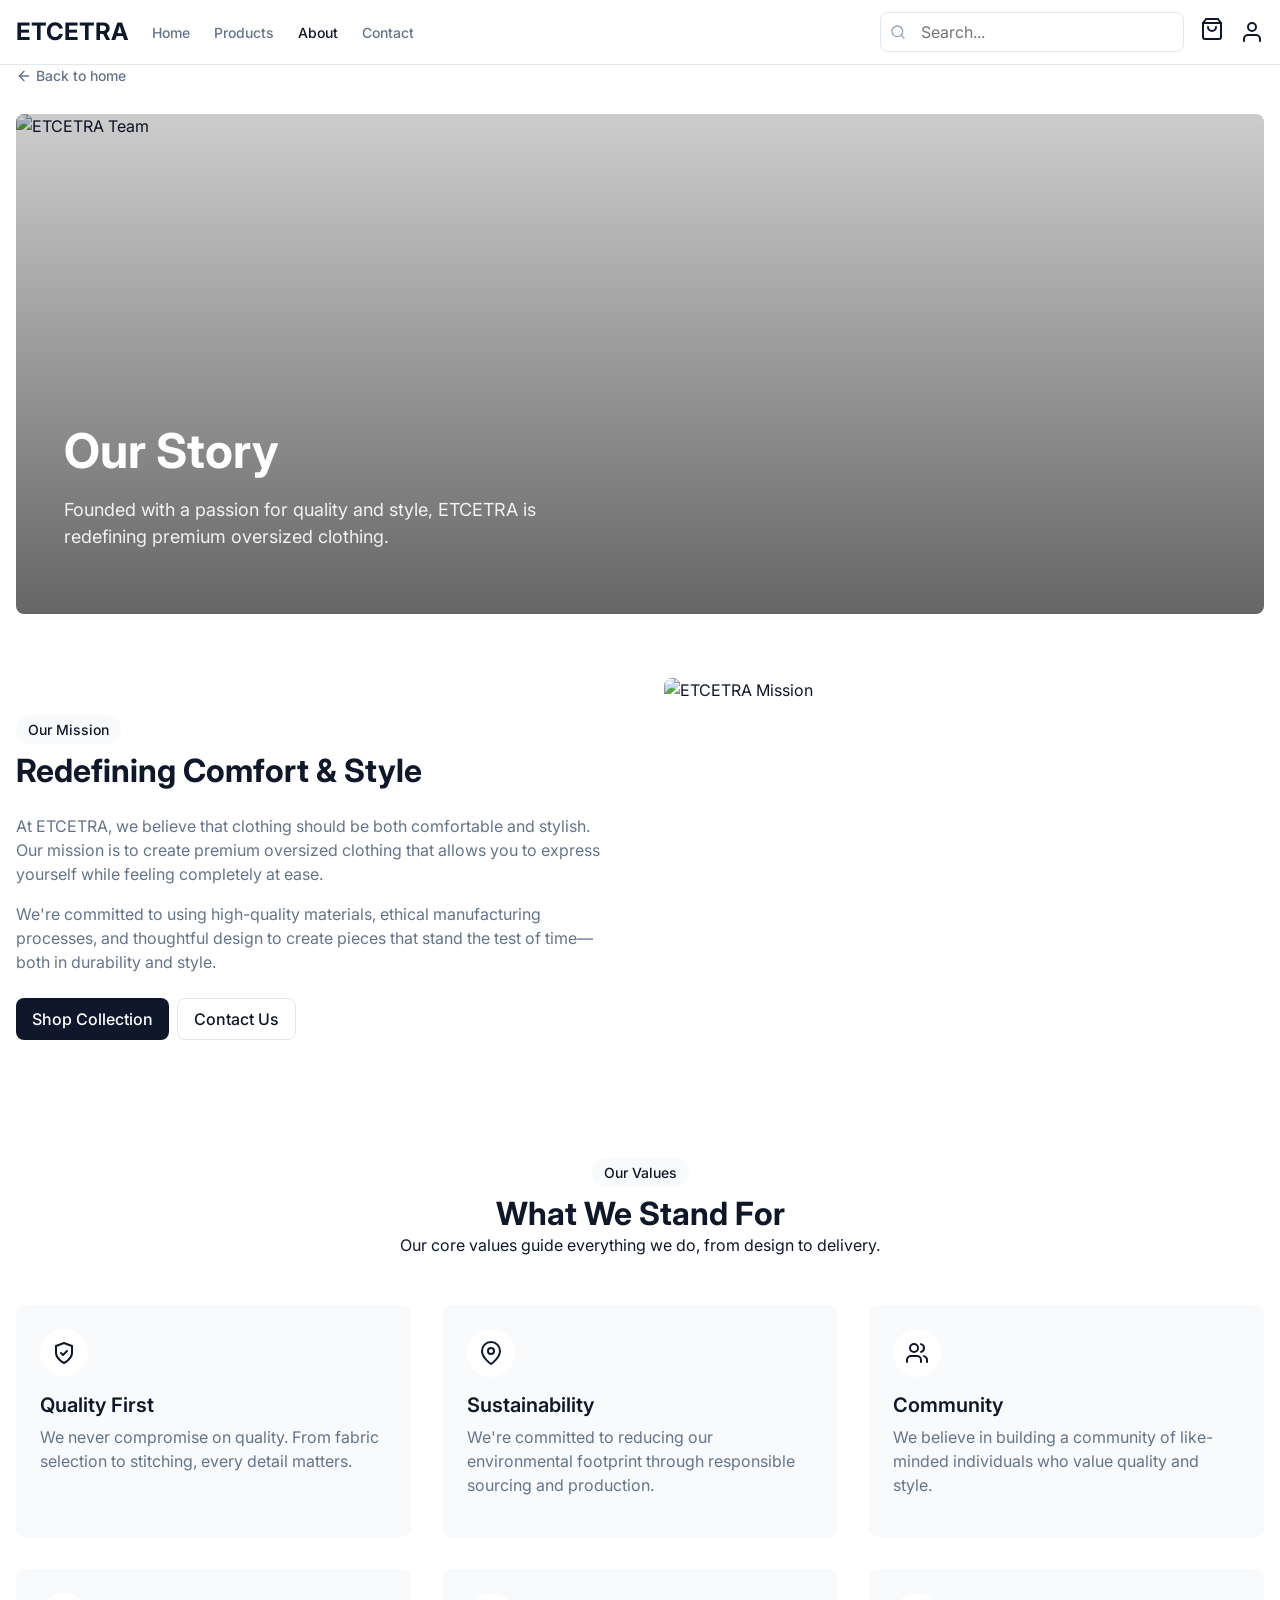
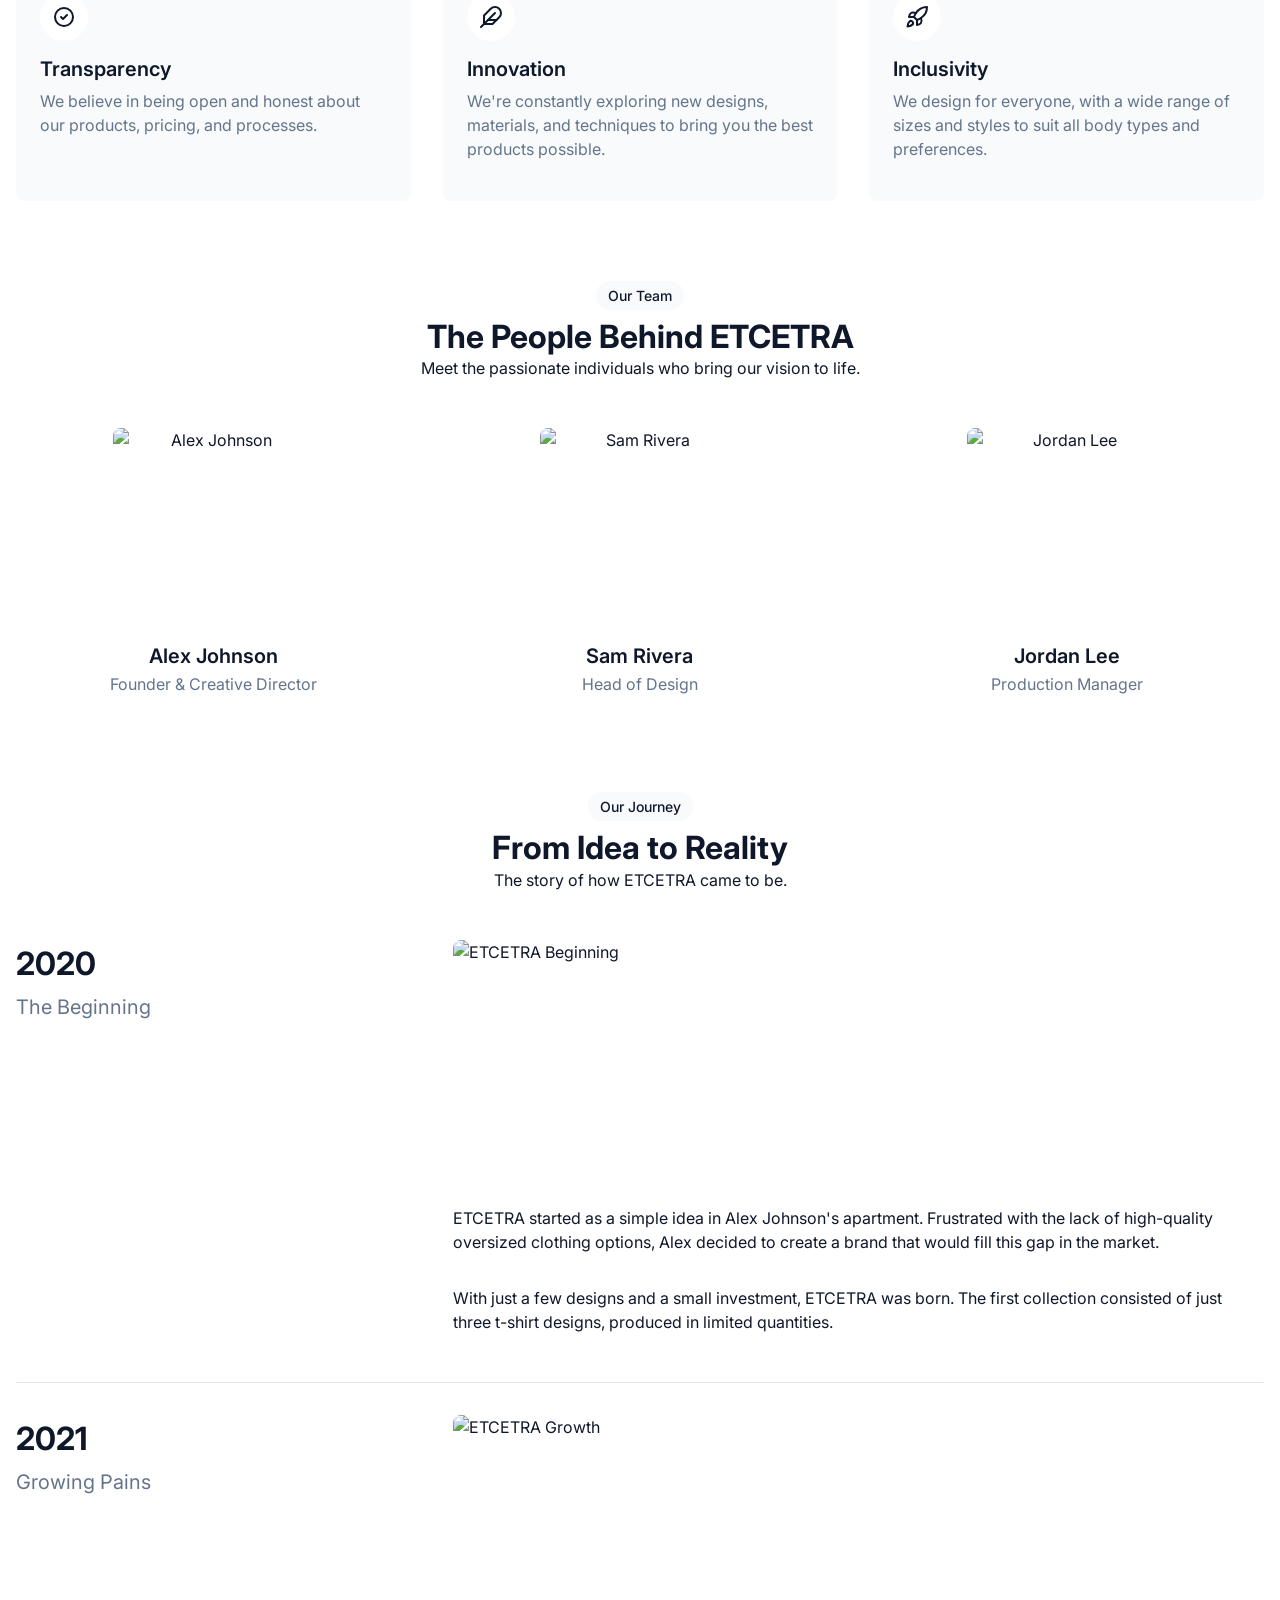
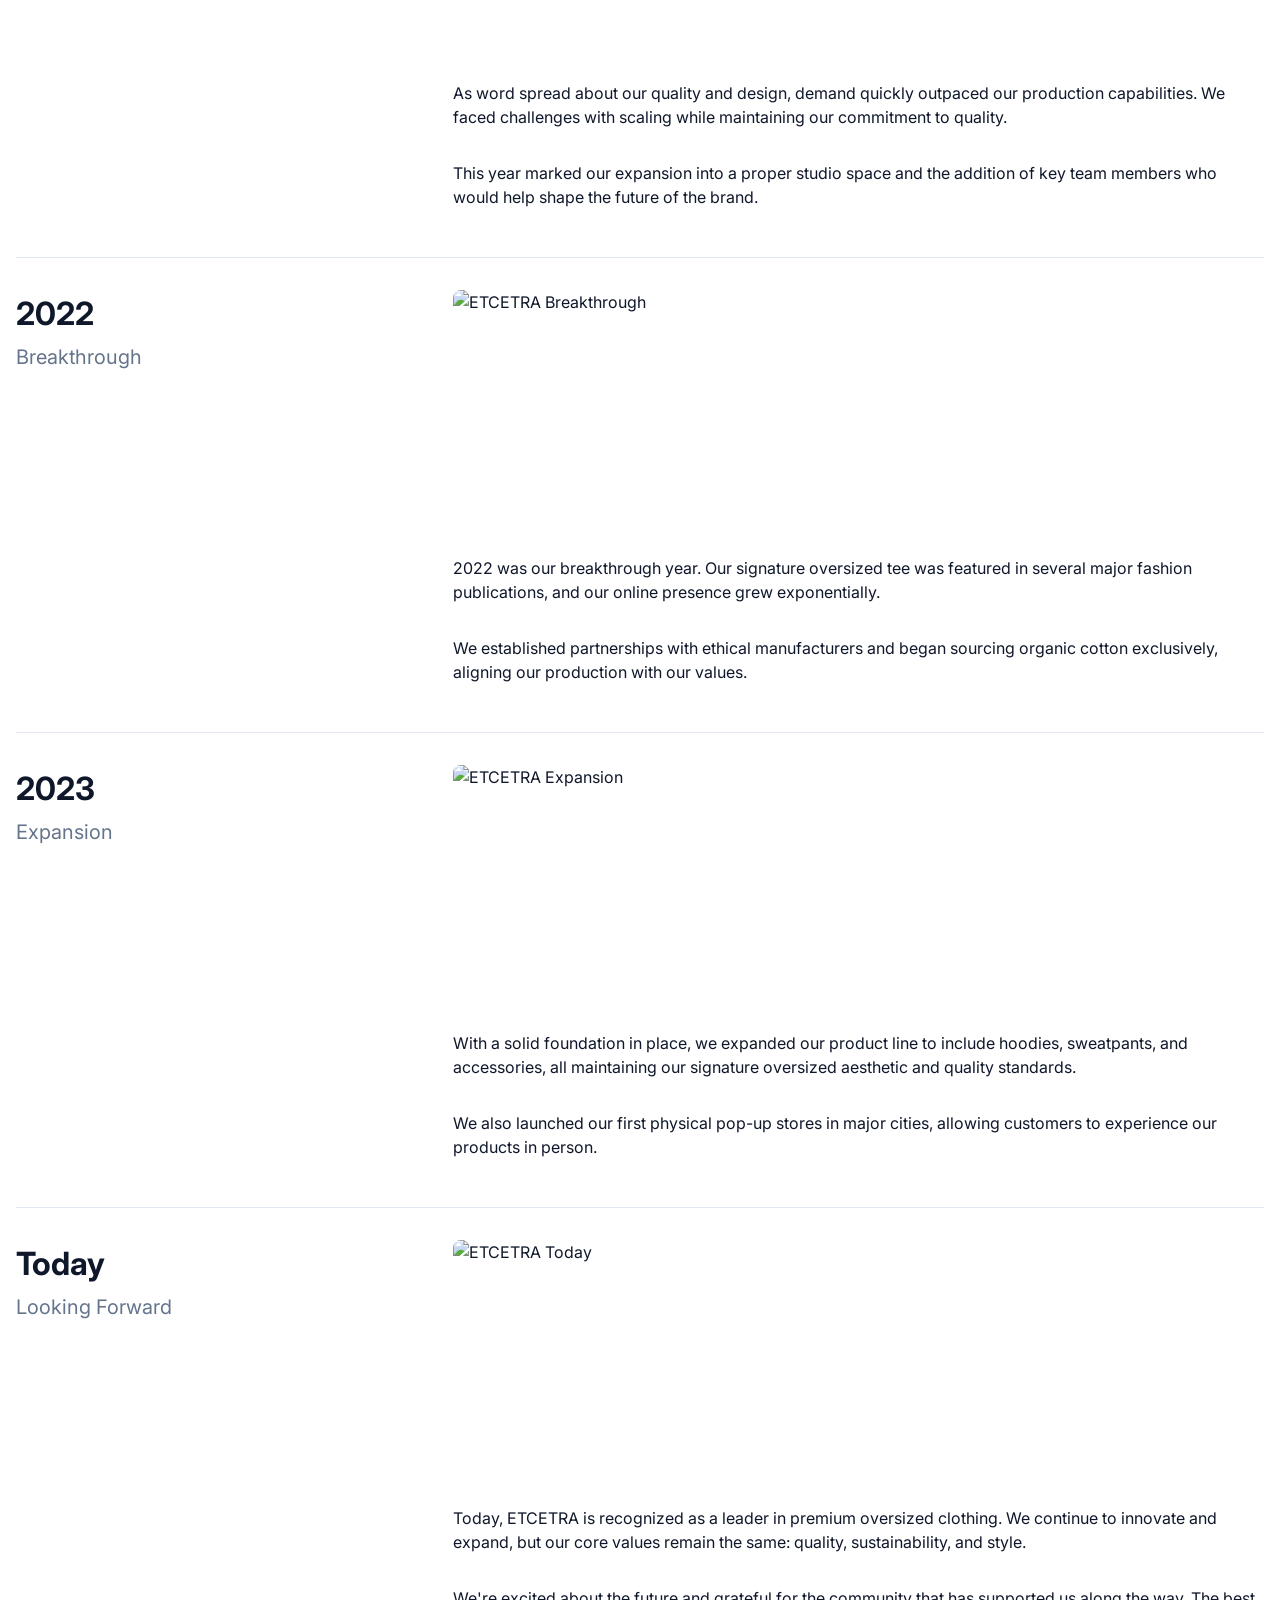
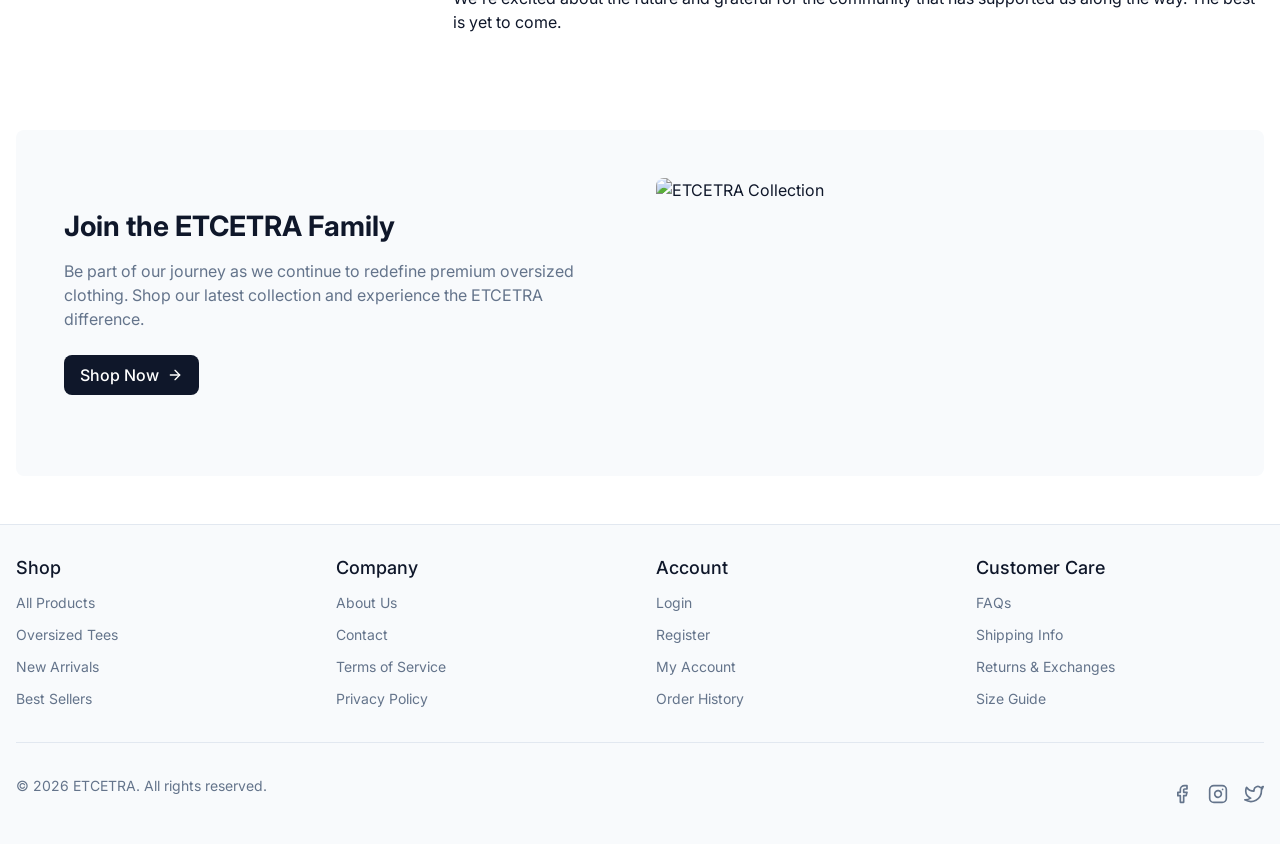
==== commit d8d56ffa: "ass" ====
--- a/src/frontends/about.html
+++ b/src/frontends/about.html
@@ -39,7 +39,7 @@
             </div>
           </div>
           <div class="header-actions">
-            <button class="theme-toggle" id="themeToggle" aria-label="Toggle theme">
+            <!-- <button class="theme-toggle" id="themeToggle" aria-label="Toggle theme">
               <svg xmlns="http://www.w3.org/2000/svg" width="20" height="20" viewBox="0 0 24 24" fill="none" stroke="currentColor" stroke-width="2" stroke-linecap="round" stroke-linejoin="round" class="sun-icon">
                 <circle cx="12" cy="12" r="5"></circle>
                 <line x1="12" y1="1" x2="12" y2="3"></line>
@@ -54,7 +54,7 @@
               <svg xmlns="http://www.w3.org/2000/svg" width="20" height="20" viewBox="0 0 24 24" fill="none" stroke="currentColor" stroke-width="2" stroke-linecap="round" stroke-linejoin="round" class="moon-icon">
                 <path d="M21 12.79A9 9 0 1 1 11.21 3 7 7 0 0 0 21 12.79z"></path>
               </svg>
-            </button>
+            </button> -->
             <a href="cart.html" class="icon-btn cart-icon" aria-label="Cart">
               <svg xmlns="http://www.w3.org/2000/svg" width="24" height="24" viewBox="0 0 24 24" fill="none" stroke="currentColor" stroke-width="2" stroke-linecap="round" stroke-linejoin="round">
                 <path d="M6 2L3 6v14a2 2 0 0 0 2 2h14a2 2 0 0 0 2-2V6l-3-4z"></path>
--- a/src/frontends/styles.css
+++ b/src/frontends/styles.css
@@ -897,6 +897,8 @@
 .products-actions {
   display: flex;
   flex-direction: column;
+  align-items: center;
+  justify-content: center;
   gap: 1rem;
   width: 100%;
 }
